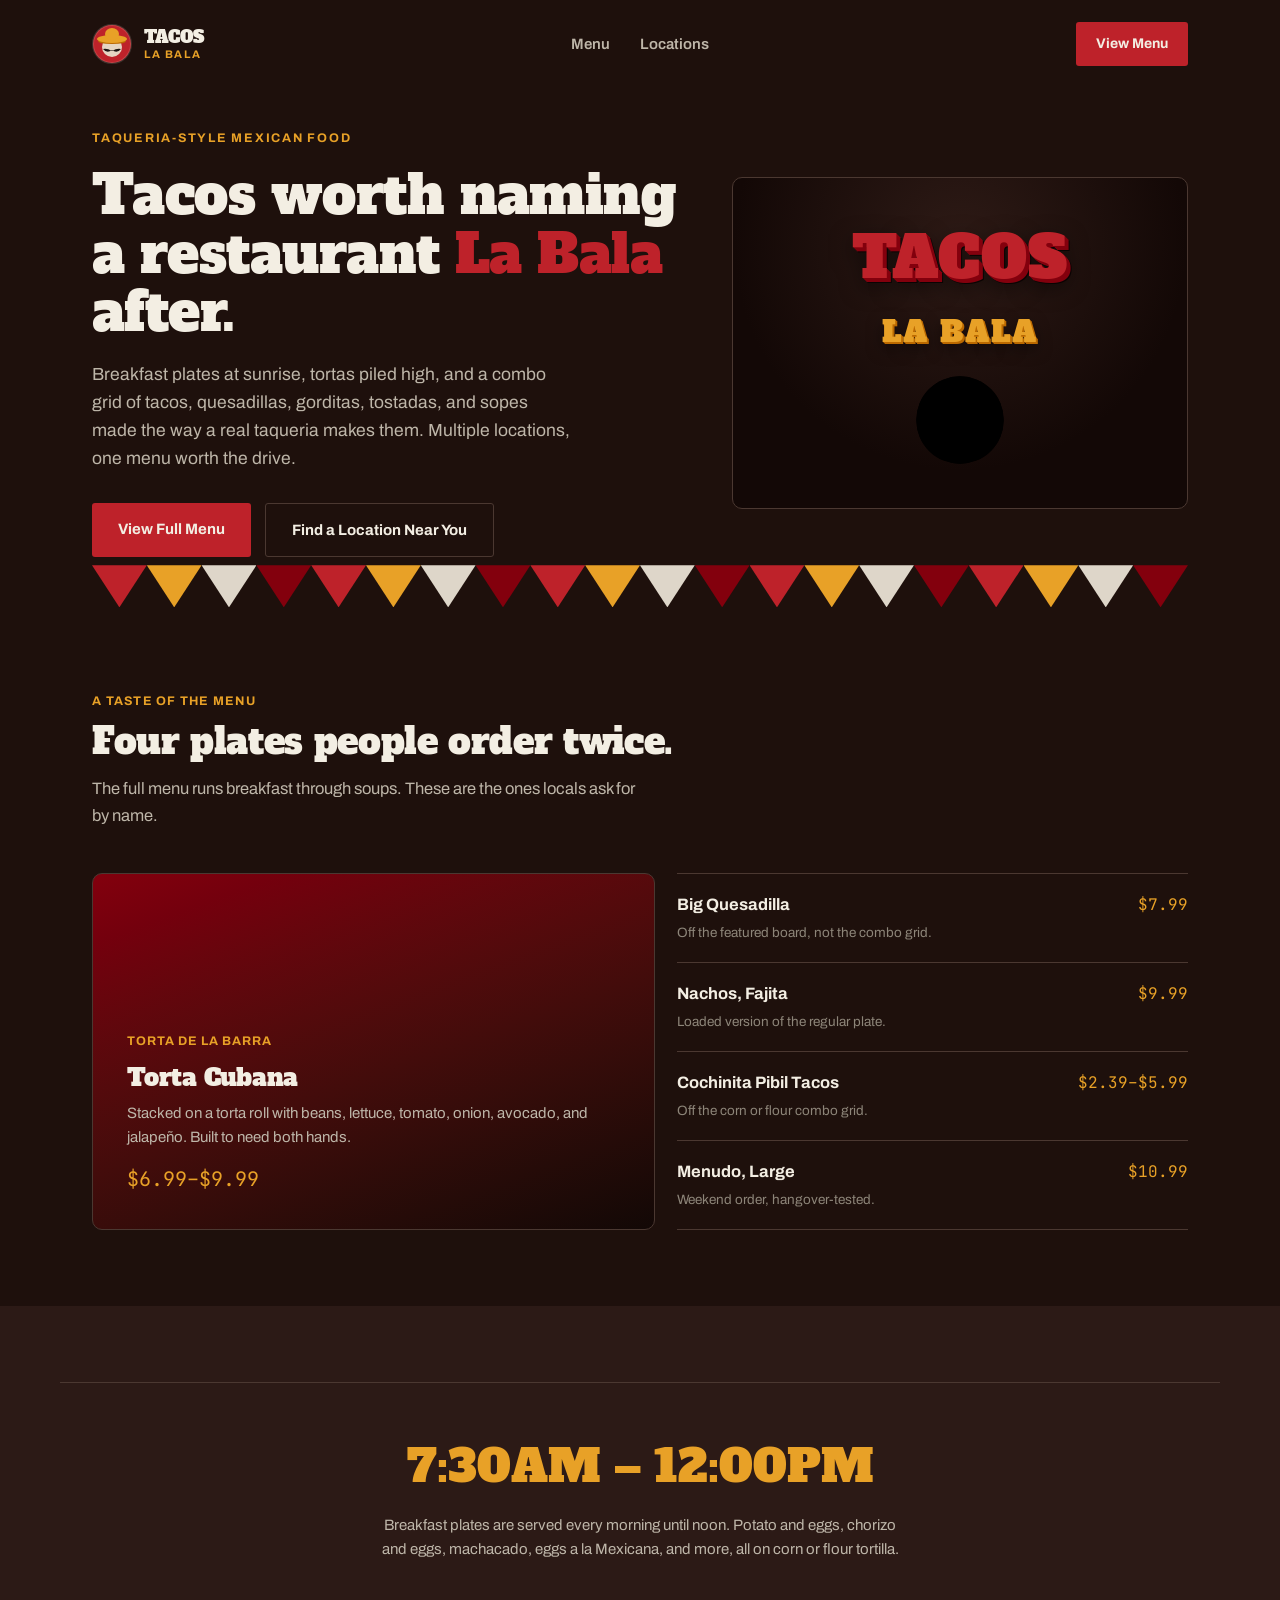
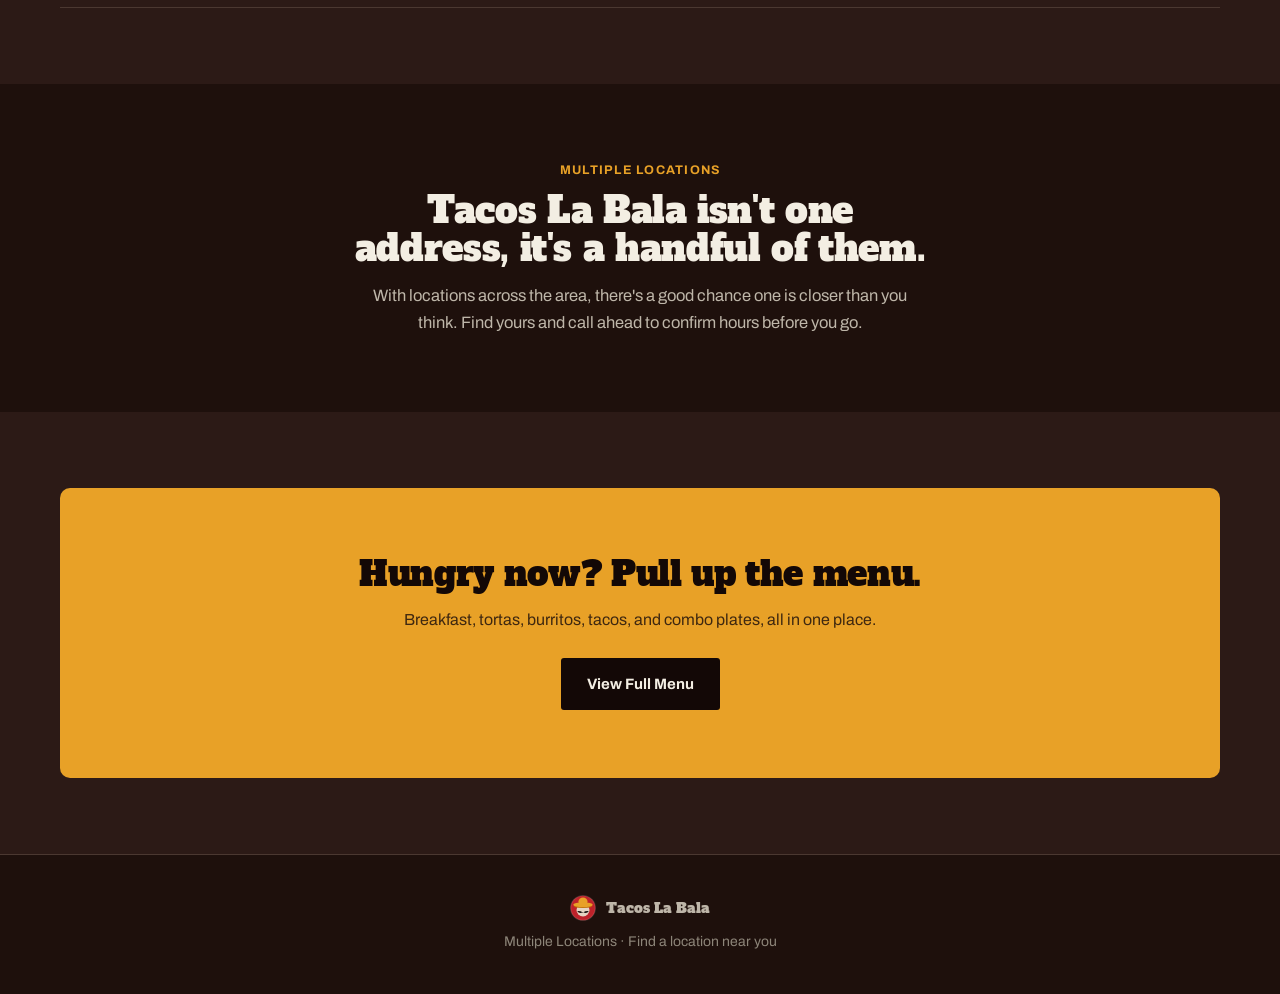
==== index.html @ 97f9b3b9 "Initial build: Tacos La Bala pilot site" ====
<!DOCTYPE html>
<html lang="en">
<head>
<meta charset="UTF-8">
<meta name="viewport" content="width=device-width, initial-scale=1.0">
<title>Tacos La Bala | Taqueria-Style Mexican Food, Multiple Locations</title>
<meta name="description" content="Tacos La Bala is a taqueria-style Mexican restaurant with multiple locations. Breakfast plates, tortas, burritos, tacos, and combo plates made fresh.">
<link rel="preconnect" href="https://fonts.googleapis.com">
<link href="https://fonts.googleapis.com/css2?family=Alfa+Slab+One&family=Archivo:wght@400;500;600;700&family=JetBrains+Mono:wght@500;600&display=swap" rel="stylesheet" media="print" onload="this.media='all'">
<link rel="stylesheet" href="styles.css">
</head>
<body>

<nav>
  <a href="index.html" class="nav-brand">
    <svg class="badge" viewBox="0 0 40 40" xmlns="http://www.w3.org/2000/svg" aria-hidden="true">
      <circle class="bg" cx="20" cy="20" r="19"/>
      <circle class="face" cx="20" cy="23" r="10"/>
      <path class="hat-shadow" d="M6 17 Q20 10 34 17 Q34 20 20 20 Q6 20 6 17 Z"/>
      <ellipse class="hat" cx="20" cy="15" rx="15" ry="4"/>
      <ellipse class="hat" cx="20" cy="10" rx="7" ry="6"/>
      <path class="stache" d="M11 25 Q15 30 20 26 Q25 30 29 25 Q25 24 20 27 Q15 24 11 25 Z"/>
      <circle class="ring" cx="20" cy="20" r="19"/>
    </svg>
    <span class="nav-brand-text">TACOS<span>LA BALA</span></span>
  </a>
  <div class="nav-links">
    <a href="menu.html">Menu</a>
    <a href="locations.html">Locations</a>
  </div>
  <a href="menu.html" class="nav-cta">View Menu</a>
</nav>

<section class="hero">
  <div class="hero-copy">
    <div class="hero-eyebrow">Taqueria-Style Mexican Food</div>
    <h1>Tacos worth naming a restaurant <span class="accent">La Bala</span> after.</h1>
    <p class="sub">Breakfast plates at sunrise, tortas piled high, and a combo grid of tacos, quesadillas, gorditas, tostadas, and sopes made the way a real taqueria makes them. Multiple locations, one menu worth the drive.</p>
    <div class="hero-ctas">
      <a href="menu.html" class="btn-primary">View Full Menu</a>
      <a href="locations.html" class="btn-secondary">Find a Location Near You</a>
    </div>
  </div>
  <div class="sign-panel">
    <div class="channel-tacos">TACOS</div>
    <div class="channel-labala">LA BALA</div>
    <svg class="sign-mascot" viewBox="0 0 40 40" xmlns="http://www.w3.org/2000/svg" aria-hidden="true">
      <circle class="bg" cx="20" cy="20" r="19"/>
      <circle class="face" cx="20" cy="23" r="10"/>
      <path class="hat-shadow" d="M6 17 Q20 10 34 17 Q34 20 20 20 Q6 20 6 17 Z"/>
      <ellipse class="hat" cx="20" cy="15" rx="15" ry="4"/>
      <ellipse class="hat" cx="20" cy="10" rx="7" ry="6"/>
      <path class="stache" d="M11 25 Q15 30 20 26 Q25 30 29 25 Q25 24 20 27 Q15 24 11 25 Z"/>
      <circle class="ring" cx="20" cy="20" r="19"/>
    </svg>
  </div>
</section>

<div class="container">
  <div class="picado" aria-hidden="true">
    <div class="flag"></div><div class="flag"></div><div class="flag"></div><div class="flag"></div>
    <div class="flag"></div><div class="flag"></div><div class="flag"></div><div class="flag"></div>
    <div class="flag"></div><div class="flag"></div><div class="flag"></div><div class="flag"></div>
    <div class="flag"></div><div class="flag"></div><div class="flag"></div><div class="flag"></div>
    <div class="flag"></div><div class="flag"></div><div class="flag"></div><div class="flag"></div>
  </div>
</div>

<section id="standouts">
  <div class="container section-head">
    <div class="section-label">A taste of the menu</div>
    <h2>Four plates people order twice.</h2>
    <p>The full menu runs breakfast through soups. These are the ones locals ask for by name.</p>
  </div>
  <div class="container plates-layout">
    <div class="plate-featured">
      <span class="tag">Torta de la Barra</span>
      <h3>Torta Cubana</h3>
      <p>Stacked on a torta roll with beans, lettuce, tomato, onion, avocado, and jalapeño. Built to need both hands.</p>
      <span class="price mono">$6.99–$9.99</span>
    </div>
    <div class="plates-list">
      <div class="plate-row">
        <div>
          <h4>Big Quesadilla</h4>
          <p>Off the featured board, not the combo grid.</p>
        </div>
        <span class="price mono">$7.99</span>
      </div>
      <div class="plate-row">
        <div>
          <h4>Nachos, Fajita</h4>
          <p>Loaded version of the regular plate.</p>
        </div>
        <span class="price mono">$9.99</span>
      </div>
      <div class="plate-row">
        <div>
          <h4>Cochinita Pibil Tacos</h4>
          <p>Off the corn or flour combo grid.</p>
        </div>
        <span class="price mono">$2.39–$5.99</span>
      </div>
      <div class="plate-row">
        <div>
          <h4>Menudo, Large</h4>
          <p>Weekend order, hangover-tested.</p>
        </div>
        <span class="price mono">$10.99</span>
      </div>
    </div>
  </div>
</section>

<section class="section-alt">
  <div class="container info-band">
    <div class="big-stat">7:30AM – 12:00PM</div>
    <p>Breakfast plates are served every morning until noon. Potato and eggs, chorizo and eggs, machacado, eggs a la Mexicana, and more, all on corn or flour tortilla.</p>
  </div>
</section>

<section>
  <div class="container section-head" style="text-align:center; max-width:640px; margin:0 auto;">
    <div class="section-label" style="text-align:center;">Multiple Locations</div>
    <h2>Tacos La Bala isn't one address, it's a handful of them.</h2>
    <p style="margin:0 auto;">With locations across the area, there's a good chance one is closer than you think. Find yours and call ahead to confirm hours before you go.</p>
  </div>
</section>

<section class="section-alt">
  <div class="container cta-band">
    <h2>Hungry now? Pull up the menu.</h2>
    <p>Breakfast, tortas, burritos, tacos, and combo plates, all in one place.</p>
    <a href="menu.html" class="btn-primary">View Full Menu</a>
  </div>
</section>

<footer>
  <div class="foot-brand">
    <svg class="badge" viewBox="0 0 40 40" xmlns="http://www.w3.org/2000/svg" aria-hidden="true">
      <circle class="bg" cx="20" cy="20" r="19"/>
      <circle class="face" cx="20" cy="23" r="10"/>
      <path class="hat-shadow" d="M6 17 Q20 10 34 17 Q34 20 20 20 Q6 20 6 17 Z"/>
      <ellipse class="hat" cx="20" cy="15" rx="15" ry="4"/>
      <ellipse class="hat" cx="20" cy="10" rx="7" ry="6"/>
      <path class="stache" d="M11 25 Q15 30 20 26 Q25 30 29 25 Q25 24 20 27 Q15 24 11 25 Z"/>
      <circle class="ring" cx="20" cy="20" r="19"/>
    </svg>
    <span>Tacos La Bala</span>
  </div>
  Multiple Locations · Find a location near you
</footer>

</body>
</html>
---- styles.css ----
/* Tacos La Bala — Design DNA
   Mood: bold red channel-letter taqueria signage at night, dark charcoal storefront,
   mustard sombrero warmth. Playful but built like real signage, not a taco-truck cliche.
   Color: warm charcoal canvas (hue 35, NOT the cool blue-charcoal used elsewhere in this
   batch), true channel-letter red + mustard/sombrero gold, cream ink.
   Type: Alfa Slab One (display, mimics extruded block channel letters) + Archivo (body,
   geometric grotesque) + JetBrains Mono (tabular price numerals only).
   Layout: asymmetric 70/30 hero (headline left, channel-sign panel bleeding off the right
   edge) on home; fixed category rail on the menu page (most content-heavy page in the batch).
   Motion: quick, snappy eases on hover, no bounce.
   Signature element: papel picado (cut-paper banner) divider strung between sections,
   built from clip-path + mask flags, reused across all three pages.
*/

:root {
  --canvas: oklch(19% 0.025 35);
  --canvas-alt: oklch(24% 0.03 35);
  --panel: oklch(27% 0.033 35);
  --ink: oklch(95% 0.015 85);
  --ink-soft: oklch(78% 0.02 80);
  --ink-faint: oklch(62% 0.02 75);
  --red: oklch(52% 0.19 25);
  --red-dark: oklch(38% 0.16 25);
  --red-shadow: oklch(15% 0.02 35);
  --mustard: oklch(76% 0.15 75);
  --mustard-dark: oklch(60% 0.15 65);
  --line: oklch(36% 0.03 40);
}

* { box-sizing: border-box; margin: 0; padding: 0; }

html { scroll-behavior: smooth; }

body {
  font-family: 'Archivo', sans-serif;
  background: var(--canvas);
  color: var(--ink);
  line-height: 1.6;
}

h1, h2, h3, .display {
  font-family: 'Alfa Slab One', serif;
  font-weight: 400;
  letter-spacing: -0.01em;
  color: var(--ink);
  line-height: 1.08;
}

a { color: inherit; text-decoration: none; }

.mono { font-family: 'JetBrains Mono', monospace; font-variant-numeric: tabular-nums; }

.container { max-width: 1160px; margin: 0 auto; padding: 0 32px; }

/* ---- Nav ---- */
nav {
  display: flex;
  justify-content: space-between;
  align-items: center;
  padding: 22px 32px;
  max-width: 1160px;
  margin: 0 auto;
  gap: 20px;
}

.nav-brand { display: flex; align-items: center; gap: 12px; }
.nav-brand .badge { width: 40px; height: 40px; flex-shrink: 0; }
.nav-brand-text { font-family: 'Alfa Slab One', serif; font-size: 17px; line-height: 1.15; color: var(--ink); }
.nav-brand-text span { display: block; color: var(--mustard); font-size: 11px; letter-spacing: 0.12em; font-family: 'Archivo', sans-serif; font-weight: 700; }

.nav-links { display: flex; gap: 30px; font-size: 15px; }
.nav-links a { color: var(--ink-soft); transition: color 0.2s ease-out; font-weight: 600; }
.nav-links a:hover { color: var(--mustard); }

.nav-cta {
  background: var(--red);
  color: var(--ink) !important;
  padding: 11px 20px;
  border-radius: 3px;
  font-size: 14px;
  font-weight: 700;
  transition: background 0.2s ease-out, transform 0.2s ease-out;
  white-space: nowrap;
}
.nav-cta:hover { background: var(--red-dark); transform: translateY(-1px); }

/* ---- Hero: asymmetric 70/30, channel sign bleeds off the right ---- */
.hero {
  max-width: 1160px;
  margin: 12px auto 0;
  padding: 28px 32px 0;
  display: grid;
  grid-template-columns: 1.35fr 1fr;
  gap: 24px;
  align-items: center;
}

.hero-eyebrow {
  text-transform: uppercase;
  letter-spacing: 0.14em;
  font-size: 12.5px;
  font-weight: 700;
  color: var(--mustard);
  margin-bottom: 18px;
}

.hero-copy h1 {
  font-size: clamp(34px, 5vw, 54px);
  margin-bottom: 20px;
}
.hero-copy h1 .accent { color: var(--red); }

.hero-copy .sub {
  font-size: 17.5px;
  color: var(--ink-soft);
  max-width: 480px;
  margin-bottom: 30px;
}

.hero-ctas { display: flex; gap: 14px; flex-wrap: wrap; }

.btn-primary {
  background: var(--red);
  color: var(--ink);
  padding: 14px 26px;
  border-radius: 3px;
  font-weight: 700;
  font-size: 15px;
  display: inline-block;
  transition: background 0.2s ease-out, transform 0.2s ease-out;
}
.btn-primary:hover { background: var(--red-dark); transform: translateY(-1px); }

.btn-secondary {
  border: 1.5px solid var(--line);
  padding: 14px 26px;
  border-radius: 3px;
  font-weight: 700;
  font-size: 15px;
  color: var(--ink);
  display: inline-block;
  transition: border-color 0.2s ease-out, color 0.2s ease-out;
}
.btn-secondary:hover { border-color: var(--mustard); color: var(--mustard); }

/* ---- Channel sign panel (right side of hero) ---- */
.sign-panel {
  background: var(--red-shadow);
  border: 1px solid var(--line);
  border-radius: 10px;
  padding: 34px 20px;
  text-align: center;
  position: relative;
  overflow: hidden;
}
.sign-panel::before {
  content: "";
  position: absolute;
  inset: 0;
  background: radial-gradient(circle at 50% 20%, oklch(30% 0.04 35 / 0.6), transparent 65%);
}
.channel-tacos {
  font-family: 'Alfa Slab One', serif;
  font-size: clamp(38px, 6.5vw, 58px);
  color: var(--red);
  letter-spacing: 0.02em;
  text-shadow:
    1px 1px 0 var(--red-dark),
    2px 2px 0 var(--red-dark),
    3px 3px 0 var(--red-dark),
    4px 4px 0 var(--red-dark),
    5px 5px 0 oklch(12% 0.015 35),
    0 8px 22px rgba(0,0,0,0.55);
  position: relative;
  z-index: 1;
}
.channel-labala {
  font-family: 'Alfa Slab One', serif;
  font-size: clamp(20px, 3.4vw, 30px);
  color: var(--mustard);
  letter-spacing: 0.06em;
  margin-top: 4px;
  text-shadow:
    1px 1px 0 var(--mustard-dark),
    2px 2px 0 var(--mustard-dark),
    0 6px 16px rgba(0,0,0,0.5);
  position: relative;
  z-index: 1;
}
.sign-mascot { width: 92px; height: 92px; margin: 18px auto 0; position: relative; z-index: 1; }

/* ---- Mascot badge (reused in nav/footer) ---- */
.badge circle.face { fill: oklch(88% 0.03 70); }
.badge .hat { fill: var(--mustard); }
.badge .hat-shadow { fill: var(--mustard-dark); }
.badge .stache { fill: oklch(20% 0.01 35); }
.badge .ring { fill: none; stroke: var(--ink); stroke-width: 2; opacity: 0.15; }
.badge .bg { fill: var(--red); }

/* ---- Signature element: papel picado banner ---- */
.picado {
  display: flex;
  width: 100%;
  overflow: hidden;
  height: 42px;
  margin: 8px 0;
}
.picado .flag {
  flex: 1 0 auto;
  width: 42px;
  height: 42px;
  clip-path: polygon(0 0, 100% 0, 50% 100%);
  -webkit-mask-image:
    radial-gradient(circle 3.5px at 50% 24%, transparent 3px, black 3.5px),
    radial-gradient(circle 2.5px at 32% 44%, transparent 2px, black 2.5px),
    radial-gradient(circle 2.5px at 68% 44%, transparent 2px, black 2.5px),
    radial-gradient(circle 2px at 50% 58%, transparent 1.5px, black 2px);
  mask-image:
    radial-gradient(circle 3.5px at 50% 24%, transparent 3px, black 3.5px),
    radial-gradient(circle 2.5px at 32% 44%, transparent 2px, black 2.5px),
    radial-gradient(circle 2.5px at 68% 44%, transparent 2px, black 2.5px),
    radial-gradient(circle 2px at 50% 58%, transparent 1.5px, black 2px);
}
.picado .flag:nth-child(4n+1) { background: var(--red); }
.picado .flag:nth-child(4n+2) { background: var(--mustard); }
.picado .flag:nth-child(4n+3) { background: oklch(88% 0.02 80); }
.picado .flag:nth-child(4n+4) { background: var(--red-dark); }

/* ---- Sections ---- */
section { padding: 76px 0; }
.section-alt { background: var(--canvas-alt); }
.section-panel { background: var(--panel); }

.section-label {
  text-transform: uppercase;
  letter-spacing: 0.1em;
  font-size: 12.5px;
  color: var(--mustard);
  font-weight: 700;
  margin-bottom: 12px;
}

.section-head h2 { font-size: clamp(26px, 3.4vw, 36px); margin-bottom: 14px; max-width: 640px; }
.section-head p { color: var(--ink-soft); font-size: 16.5px; max-width: 560px; }

/* ---- Standout plates: one featured + mixed list (asymmetric, not 3 equal cards) ---- */
.plates-layout {
  display: grid;
  grid-template-columns: 1.1fr 1fr;
  gap: 22px;
  margin-top: 44px;
}
.plate-featured {
  background: linear-gradient(160deg, var(--red-dark), var(--red-shadow));
  border-radius: 10px;
  padding: 34px;
  display: flex;
  flex-direction: column;
  justify-content: flex-end;
  min-height: 320px;
  border: 1px solid var(--line);
}
.plate-featured .tag { color: var(--mustard); font-size: 12.5px; font-weight: 700; letter-spacing: 0.08em; text-transform: uppercase; margin-bottom: 14px; display: block; }
.plate-featured h3 { font-size: 24px; margin-bottom: 10px; }
.plate-featured p { color: var(--ink-soft); font-size: 15px; }
.plate-featured .price { color: var(--mustard); font-size: 20px; margin-top: 14px; }

.plates-list { display: flex; flex-direction: column; gap: 0; }
.plate-row {
  display: flex;
  justify-content: space-between;
  align-items: baseline;
  gap: 16px;
  padding: 18px 0;
  border-top: 1px solid var(--line);
}
.plate-row:last-child { border-bottom: 1px solid var(--line); }
.plate-row h4 { font-family: 'Archivo', sans-serif; font-weight: 700; font-size: 16.5px; color: var(--ink); }
.plate-row p { font-size: 13.5px; color: var(--ink-faint); margin-top: 4px; }
.plate-row .price { color: var(--mustard); font-size: 16px; white-space: nowrap; }

/* ---- Info band (breakfast hours / locations) ---- */
.info-band {
  border-top: 1px solid var(--line);
  border-bottom: 1px solid var(--line);
  padding: 46px 0;
  text-align: center;
}
.info-band .big-stat {
  font-family: 'Alfa Slab One', serif;
  font-size: clamp(30px, 5vw, 46px);
  color: var(--mustard);
  margin-bottom: 10px;
}
.info-band p { color: var(--ink-soft); font-size: 15px; max-width: 520px; margin: 0 auto; }

/* ---- CTA band ---- */
.cta-band {
  background: var(--mustard);
  color: var(--red-shadow);
  text-align: center;
  padding: 68px 32px;
  border-radius: 10px;
}
.cta-band h2 { color: var(--red-shadow); font-size: clamp(24px, 3.4vw, 34px); margin-bottom: 14px; }
.cta-band p { color: oklch(30% 0.05 65); margin-bottom: 26px; font-size: 16px; }
.cta-band .btn-primary { background: var(--red-shadow); color: var(--ink); }
.cta-band .btn-primary:hover { background: oklch(10% 0.01 35); }

/* ---- Footer ---- */
footer {
  padding: 40px 32px;
  border-top: 1px solid var(--line);
  font-size: 14px;
  color: var(--ink-faint);
  text-align: center;
}
footer .foot-brand { display: flex; align-items: center; justify-content: center; gap: 10px; margin-bottom: 10px; }
footer .foot-brand .badge { width: 26px; height: 26px; }
footer .foot-brand span { font-family: 'Alfa Slab One', serif; font-size: 14px; color: var(--ink-soft); }

/* ---- Inner page header ---- */
.page-header {
  padding: 52px 32px 34px;
  max-width: 820px;
  margin: 0 auto;
}
.page-header h1 { font-size: clamp(30px, 4.2vw, 42px); margin-bottom: 14px; }
.page-header p { font-size: 17px; color: var(--ink-soft); }

/* ---- Menu page: fixed category rail + content ---- */
.menu-layout {
  display: grid;
  grid-template-columns: 220px 1fr;
  gap: 48px;
  max-width: 1160px;
  margin: 0 auto 60px;
  padding: 0 32px;
  align-items: start;
}
.menu-rail {
  position: sticky;
  top: 24px;
  display: flex;
  flex-direction: column;
  gap: 4px;
  border-left: 2px solid var(--line);
  padding-left: 18px;
}
.menu-rail a {
  padding: 9px 0;
  color: var(--ink-faint);
  font-size: 14.5px;
  font-weight: 600;
  transition: color 0.2s ease-out, border-color 0.2s ease-out;
  border-left: 2px solid transparent;
  margin-left: -20px;
  padding-left: 18px;
}
.menu-rail a:hover { color: var(--mustard); border-color: var(--mustard); }

.menu-section { margin-bottom: 56px; scroll-margin-top: 24px; }
.menu-section-head { margin-bottom: 22px; }
.menu-section-head h2 { font-size: clamp(24px, 3vw, 30px); }
.menu-section-head .note { color: var(--ink-faint); font-size: 14px; margin-top: 8px; max-width: 620px; }

.menu-grid { display: grid; grid-template-columns: 1fr 1fr; gap: 4px 40px; }
.menu-item {
  display: flex;
  justify-content: space-between;
  align-items: baseline;
  gap: 14px;
  padding: 12px 0;
  border-bottom: 1px solid var(--line);
}
.menu-item .name { font-size: 15px; color: var(--ink); }
.menu-item .name small { display: block; color: var(--ink-faint); font-size: 12.5px; margin-top: 2px; }
.menu-item .price { color: var(--mustard); font-size: 14.5px; white-space: nowrap; }

.combo-table { width: 100%; border-collapse: collapse; margin-top: 8px; }
.combo-table th {
  text-align: left;
  font-size: 12.5px;
  text-transform: uppercase;
  letter-spacing: 0.06em;
  color: var(--mustard);
  padding: 10px 12px;
  border-bottom: 1px solid var(--line);
}
.combo-table td {
  padding: 12px;
  font-size: 14.5px;
  border-bottom: 1px solid var(--line);
  color: var(--ink-soft);
}
.combo-table td:first-child { color: var(--ink); font-weight: 600; }
.combo-table td.price { color: var(--mustard); }

.featured-note {
  background: var(--panel);
  border-radius: 8px;
  padding: 20px 24px;
  font-size: 14.5px;
  color: var(--ink-soft);
  margin-bottom: 24px;
}

/* ---- Locations page ---- */
.locations-grid {
  display: grid;
  grid-template-columns: 1fr 1fr;
  gap: 24px;
  max-width: 1160px;
  margin: 0 auto 60px;
  padding: 0 32px;
}
.location-card {
  border: 1px solid var(--line);
  border-radius: 8px;
  padding: 30px;
  background: var(--panel);
}
.location-card h3 { font-size: 19px; margin-bottom: 10px; }
.location-card p { color: var(--ink-soft); font-size: 15px; }

@media (max-width: 860px) {
  .hero { grid-template-columns: 1fr; }
  .sign-panel { order: -1; }
  .plates-layout, .locations-grid { grid-template-columns: 1fr; }
  .menu-layout { grid-template-columns: 1fr; }
  .menu-rail {
    position: static;
    flex-direction: row;
    flex-wrap: wrap;
    border-left: none;
    border-bottom: 2px solid var(--line);
    padding-left: 0;
    padding-bottom: 16px;
    margin-bottom: 8px;
  }
  .menu-rail a { margin-left: 0; padding-left: 0; padding-right: 14px; border-left: none; }
  .menu-grid { grid-template-columns: 1fr; }
  .nav-links { display: none; }
}
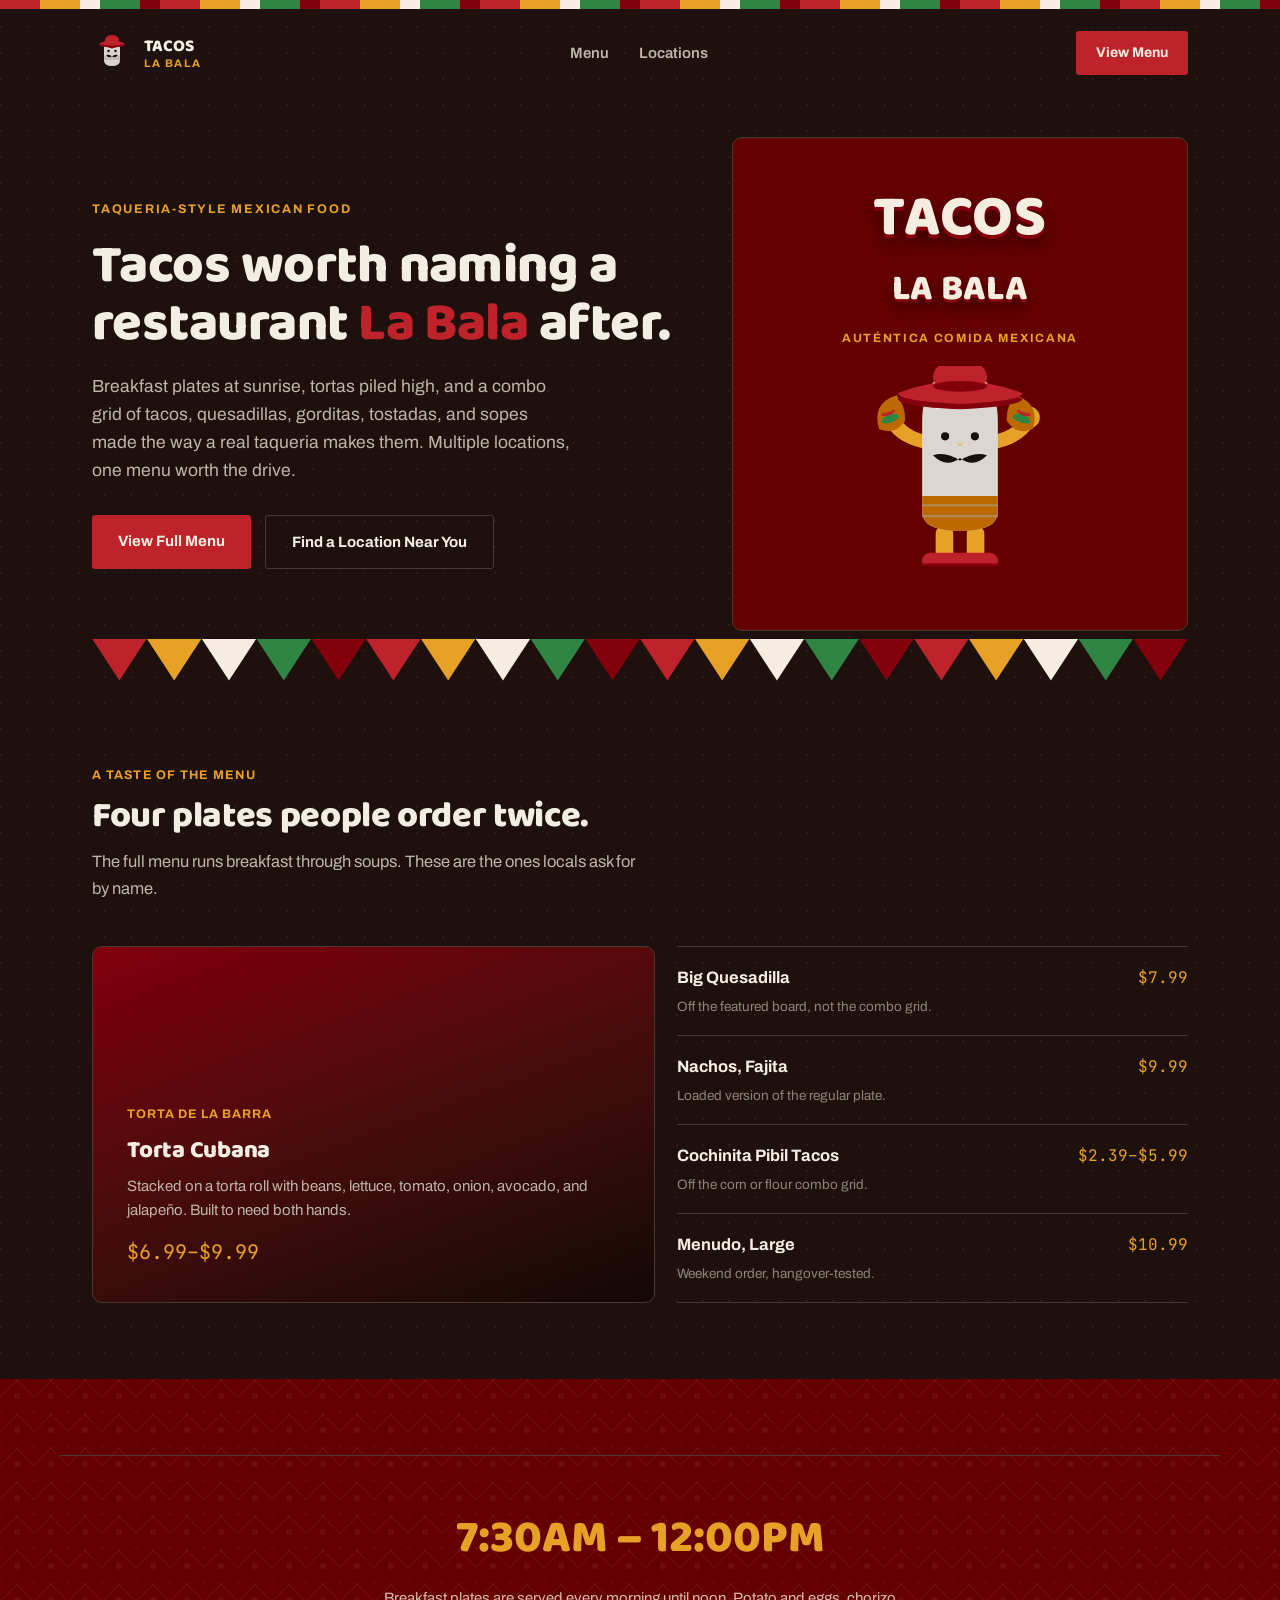
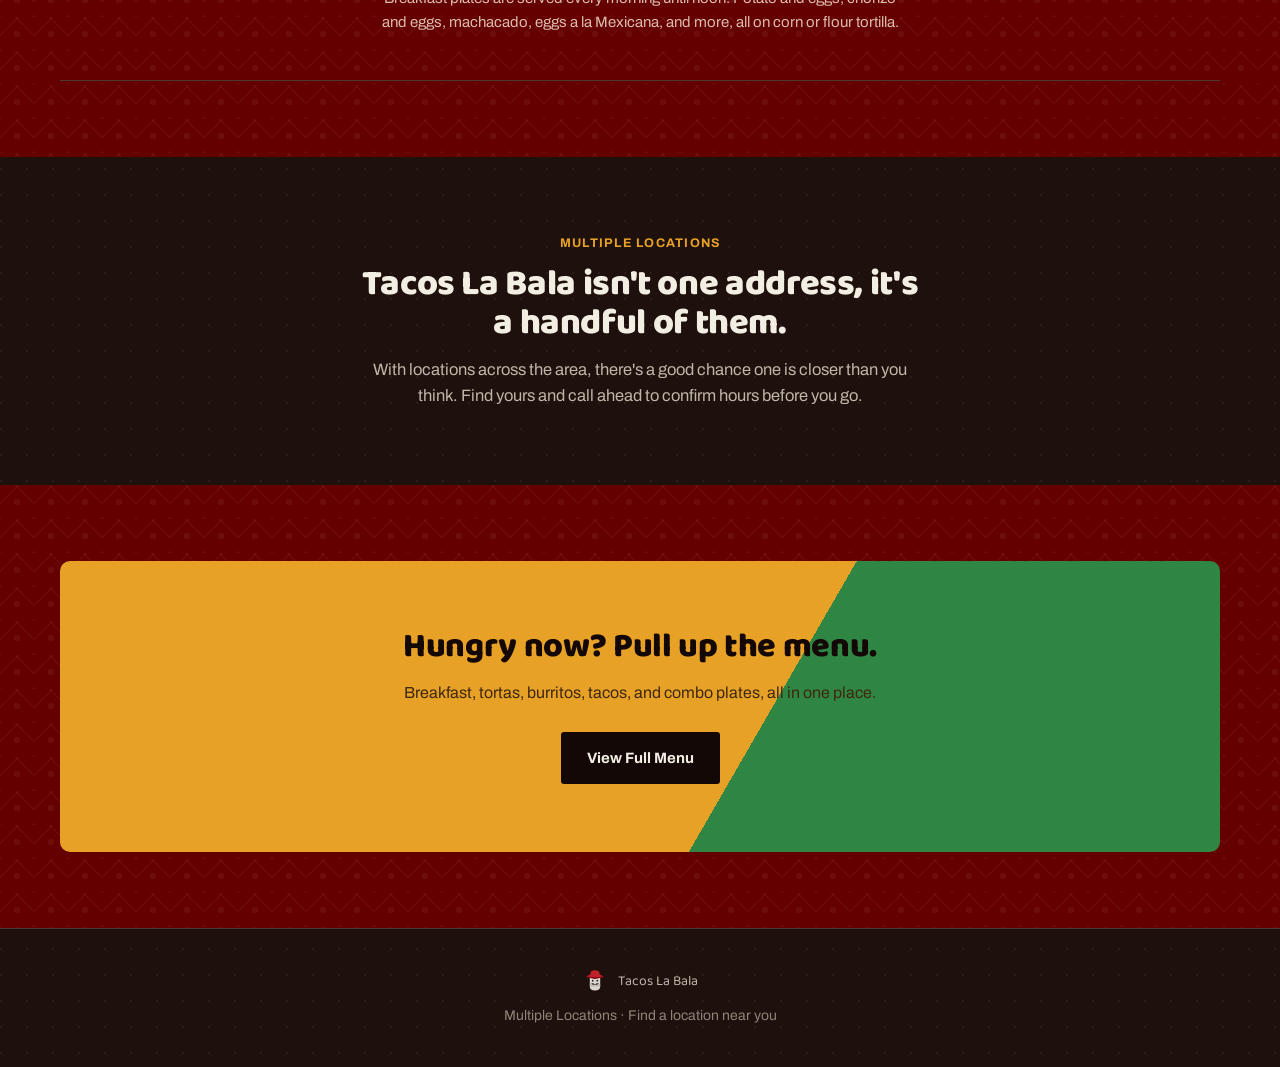
==== commit 812c6439: "Redesign: bullet mascot, talavera pattern, Baloo 2 type" ====
--- a/index.html
+++ b/index.html
@@ -6,21 +6,24 @@
 <title>Tacos La Bala | Taqueria-Style Mexican Food, Multiple Locations</title>
 <meta name="description" content="Tacos La Bala is a taqueria-style Mexican restaurant with multiple locations. Breakfast plates, tortas, burritos, tacos, and combo plates made fresh.">
 <link rel="preconnect" href="https://fonts.googleapis.com">
-<link href="https://fonts.googleapis.com/css2?family=Alfa+Slab+One&family=Archivo:wght@400;500;600;700&family=JetBrains+Mono:wght@500;600&display=swap" rel="stylesheet" media="print" onload="this.media='all'">
+<link href="https://fonts.googleapis.com/css2?family=Baloo+2:wght@700;800&family=Archivo:wght@400;500;600;700&family=JetBrains+Mono:wght@500;600&display=swap" rel="stylesheet" media="print" onload="this.media='all'">
 <link rel="stylesheet" href="styles.css">
 </head>
 <body>
 
+<div class="serape" aria-hidden="true"></div>
+
 <nav>
   <a href="index.html" class="nav-brand">
     <svg class="badge" viewBox="0 0 40 40" xmlns="http://www.w3.org/2000/svg" aria-hidden="true">
-      <circle class="bg" cx="20" cy="20" r="19"/>
-      <circle class="face" cx="20" cy="23" r="10"/>
-      <path class="hat-shadow" d="M6 17 Q20 10 34 17 Q34 20 20 20 Q6 20 6 17 Z"/>
-      <ellipse class="hat" cx="20" cy="15" rx="15" ry="4"/>
-      <ellipse class="hat" cx="20" cy="10" rx="7" ry="6"/>
-      <path class="stache" d="M11 25 Q15 30 20 26 Q25 30 29 25 Q25 24 20 27 Q15 24 11 25 Z"/>
-      <circle class="ring" cx="20" cy="20" r="19"/>
+      <path class="bullet-body" d="M12 16 Q12 6 20 6 Q28 6 28 16 L28 27 Q28 33 20 33 Q12 33 12 27 Z"/>
+      <rect class="bullet-shadow" x="12" y="23" width="16" height="4" opacity="0.5"/>
+      <ellipse class="hat" cx="20" cy="7" rx="7" ry="5"/>
+      <path class="hat" d="M7 11 Q20 3 33 11 Q33 14 20 14 Q7 14 7 11 Z"/>
+      <path class="hat-shadow" d="M7 11 Q20 14 33 11 Q33 12.5 20 15.5 Q7 12.5 7 11 Z"/>
+      <circle class="eyes" cx="16.5" cy="18" r="1.3"/>
+      <circle class="eyes" cx="23.5" cy="18" r="1.3"/>
+      <path class="stache" d="M14 22 Q17 26 20 23 Q23 26 26 22 Q23 21.3 20 23.3 Q17 21.3 14 22 Z"/>
     </svg>
     <span class="nav-brand-text">TACOS<span>LA BALA</span></span>
   </a>
@@ -41,17 +44,50 @@
       <a href="locations.html" class="btn-secondary">Find a Location Near You</a>
     </div>
   </div>
-  <div class="sign-panel">
+  <div class="sign-panel talavera">
     <div class="channel-tacos">TACOS</div>
     <div class="channel-labala">LA BALA</div>
-    <svg class="sign-mascot" viewBox="0 0 40 40" xmlns="http://www.w3.org/2000/svg" aria-hidden="true">
-      <circle class="bg" cx="20" cy="20" r="19"/>
-      <circle class="face" cx="20" cy="23" r="10"/>
-      <path class="hat-shadow" d="M6 17 Q20 10 34 17 Q34 20 20 20 Q6 20 6 17 Z"/>
-      <ellipse class="hat" cx="20" cy="15" rx="15" ry="4"/>
-      <ellipse class="hat" cx="20" cy="10" rx="7" ry="6"/>
-      <path class="stache" d="M11 25 Q15 30 20 26 Q25 30 29 25 Q25 24 20 27 Q15 24 11 25 Z"/>
-      <circle class="ring" cx="20" cy="20" r="19"/>
+    <div class="channel-tagline">Auténtica Comida Mexicana</div>
+    <svg class="hero-mascot" viewBox="0 0 120 170" xmlns="http://www.w3.org/2000/svg" aria-hidden="true">
+      <!-- left arm + taco -->
+      <path class="arm" d="M38 62 Q14 58 6 44 Q3 39 8 36 Q13 34 16 39 Q22 50 42 52 Z"/>
+      <circle class="hand" cx="9" cy="38" r="8"/>
+      <g transform="translate(-4,18) rotate(-18 12 20)">
+        <path class="taco-shell" d="M2 26 Q2 6 22 6 Q26 16 22 26 Q12 34 2 26 Z"/>
+        <path class="taco-fill" d="M5 22 Q12 26 19 22 Q19 18 12 18 Q6 18 5 22 Z"/>
+        <path class="taco-fill2" d="M7 16 Q12 19 17 16" stroke-width="2" stroke="var(--red)" fill="none"/>
+      </g>
+      <!-- right arm + taco -->
+      <path class="arm" d="M82 62 Q106 58 114 44 Q117 39 112 36 Q107 34 104 39 Q98 50 78 52 Z"/>
+      <circle class="hand" cx="111" cy="38" r="8"/>
+      <g transform="translate(94,18) rotate(18 12 20) scale(-1,1) translate(-24,0)">
+        <path class="taco-shell" d="M2 26 Q2 6 22 6 Q26 16 22 26 Q12 34 2 26 Z"/>
+        <path class="taco-fill" d="M5 22 Q12 26 19 22 Q19 18 12 18 Q6 18 5 22 Z"/>
+        <path class="taco-fill2" d="M7 16 Q12 19 17 16" stroke-width="2" stroke="var(--red)" fill="none"/>
+      </g>
+      <!-- legs + boots -->
+      <rect class="leg" x="42" y="118" width="13" height="26" rx="6"/>
+      <rect class="leg" x="65" y="118" width="13" height="26" rx="6"/>
+      <path class="boot-shadow" d="M38 140 h21 a6 6 0 0 1 6 6 v2 h-33 v-2 a6 6 0 0 1 6 -6 z"/>
+      <path class="boot" d="M38 138 h21 a6 6 0 0 1 6 6 v2 h-33 v-2 a6 6 0 0 1 6 -6 z"/>
+      <path class="boot-shadow" d="M61 140 h21 a6 6 0 0 1 6 6 v2 h-33 v-2 a6 6 0 0 1 6 -6 z"/>
+      <path class="boot" d="M61 138 h21 a6 6 0 0 1 6 6 v2 h-33 v-2 a6 6 0 0 1 6 -6 z"/>
+      <!-- bullet body -->
+      <path class="bullet-body" d="M32 42 Q32 4 60 4 Q88 4 88 42 L88 108 Q88 122 60 122 Q32 122 32 108 Z"/>
+      <path class="bullet-shine" d="M40 30 Q42 12 58 8 Q46 16 44 34 Z"/>
+      <path class="bullet-case" d="M32 96 L88 96 L88 108 Q88 122 60 122 Q32 122 32 108 Z"/>
+      <line class="case-line" x1="32" y1="103" x2="88" y2="103"/>
+      <line class="case-line" x1="32" y1="111" x2="88" y2="111"/>
+      <!-- face -->
+      <circle class="eyes" cx="49" cy="52" r="3"/>
+      <circle class="eyes" cx="71" cy="52" r="3"/>
+      <path class="nose" d="M58 56 Q60 62 62 56 Q60 60 58 56 Z"/>
+      <path class="stache" d="M40 66 Q50 76 60 68 Q70 76 80 66 Q70 63 60 70 Q50 63 40 66 Z"/>
+      <!-- hat -->
+      <path class="hat-shadow" d="M14 24 Q60 6 106 24 Q106 30 60 32 Q14 30 14 24 Z"/>
+      <path class="hat" d="M14 20 Q60 2 106 20 Q106 26 60 28 Q14 26 14 20 Z"/>
+      <ellipse class="hat" cx="60" cy="8" rx="20" ry="13"/>
+      <ellipse class="hat-band" cx="60" cy="15" rx="20" ry="4"/>
     </svg>
   </div>
 </section>
@@ -138,13 +174,14 @@
 <footer>
   <div class="foot-brand">
     <svg class="badge" viewBox="0 0 40 40" xmlns="http://www.w3.org/2000/svg" aria-hidden="true">
-      <circle class="bg" cx="20" cy="20" r="19"/>
-      <circle class="face" cx="20" cy="23" r="10"/>
-      <path class="hat-shadow" d="M6 17 Q20 10 34 17 Q34 20 20 20 Q6 20 6 17 Z"/>
-      <ellipse class="hat" cx="20" cy="15" rx="15" ry="4"/>
-      <ellipse class="hat" cx="20" cy="10" rx="7" ry="6"/>
-      <path class="stache" d="M11 25 Q15 30 20 26 Q25 30 29 25 Q25 24 20 27 Q15 24 11 25 Z"/>
-      <circle class="ring" cx="20" cy="20" r="19"/>
+      <path class="bullet-body" d="M12 16 Q12 6 20 6 Q28 6 28 16 L28 27 Q28 33 20 33 Q12 33 12 27 Z"/>
+      <rect class="bullet-shadow" x="12" y="23" width="16" height="4" opacity="0.5"/>
+      <ellipse class="hat" cx="20" cy="7" rx="7" ry="5"/>
+      <path class="hat" d="M7 11 Q20 3 33 11 Q33 14 20 14 Q7 14 7 11 Z"/>
+      <path class="hat-shadow" d="M7 11 Q20 14 33 11 Q33 12.5 20 15.5 Q7 12.5 7 11 Z"/>
+      <circle class="eyes" cx="16.5" cy="18" r="1.3"/>
+      <circle class="eyes" cx="23.5" cy="18" r="1.3"/>
+      <path class="stache" d="M14 22 Q17 26 20 23 Q23 26 26 22 Q23 21.3 20 23.3 Q17 21.3 14 22 Z"/>
     </svg>
     <span>Tacos La Bala</span>
   </div>
--- a/styles.css
+++ b/styles.css
@@ -1,15 +1,13 @@
-/* Tacos La Bala — Design DNA
-   Mood: bold red channel-letter taqueria signage at night, dark charcoal storefront,
-   mustard sombrero warmth. Playful but built like real signage, not a taco-truck cliche.
-   Color: warm charcoal canvas (hue 35, NOT the cool blue-charcoal used elsewhere in this
-   batch), true channel-letter red + mustard/sombrero gold, cream ink.
-   Type: Alfa Slab One (display, mimics extruded block channel letters) + Archivo (body,
-   geometric grotesque) + JetBrains Mono (tabular price numerals only).
-   Layout: asymmetric 70/30 hero (headline left, channel-sign panel bleeding off the right
-   edge) on home; fixed category rail on the menu page (most content-heavy page in the batch).
-   Motion: quick, snappy eases on hover, no bounce.
-   Signature element: papel picado (cut-paper banner) divider strung between sections,
-   built from clip-path + mask flags, reused across all three pages.
+/* Tacos La Bala — Design DNA (v2, corrected to real brand)
+   Mood: authentic taqueria — deep red talavera-tile storefront wall, bold white rounded
+   logotype, a bullet-shaped mascot in a red hat and boots (the name IS "the bullet").
+   Color: true taqueria red as the dominant canvas (not a dark charcoal backdrop), mustard
+   gold + cactus green as festive accents, warm charcoal reserved for contrast panels only.
+   Type: Baloo 2 (display, chunky rounded weight — matches the real hand-painted sign
+   lettering) + Archivo (body) + JetBrains Mono (tabular price numerals only).
+   Pattern: talavera diamond-lattice texture on red sections, echoing the real storefront wall.
+   Signature element: bullet mascot (hat + mustache + boots on a bullet-shaped body, arms out
+   holding tacos) + papel picado banner dividers.
 */
 
 :root {
@@ -21,9 +19,15 @@
   --ink-faint: oklch(62% 0.02 75);
   --red: oklch(52% 0.19 25);
   --red-dark: oklch(38% 0.16 25);
+  --red-deep: oklch(30% 0.15 25);
   --red-shadow: oklch(15% 0.02 35);
   --mustard: oklch(76% 0.15 75);
   --mustard-dark: oklch(60% 0.15 65);
+  --green: oklch(55% 0.13 148);
+  --green-dark: oklch(40% 0.1 148);
+  --cream: oklch(95% 0.02 85);
+  --silver: oklch(88% 0.01 80);
+  --silver-shadow: oklch(72% 0.015 80);
   --line: oklch(36% 0.03 40);
 }
 
@@ -33,14 +37,40 @@
 
 body {
   font-family: 'Archivo', sans-serif;
-  background: var(--canvas);
+  background:
+    radial-gradient(circle at 1px 1px, oklch(30% 0.03 35 / 0.5) 1.4px, transparent 1.4px) 0 0/26px 26px,
+    var(--canvas);
   color: var(--ink);
   line-height: 1.6;
 }
 
+/* ---- Talavera diamond-lattice texture, for red sections ---- */
+.talavera {
+  background-color: var(--red-deep);
+  background-image:
+    repeating-linear-gradient(45deg, oklch(100% 0 0 / 0.05) 0 1.5px, transparent 1.5px 34px),
+    repeating-linear-gradient(-45deg, oklch(100% 0 0 / 0.05) 0 1.5px, transparent 1.5px 34px),
+    radial-gradient(circle at 50% 50%, oklch(100% 0 0 / 0.06) 3px, transparent 3.5px);
+  background-size: 34px 34px, 34px 34px, 34px 34px;
+}
+
+/* ---- Serape stripe band: reused top-of-nav and above footer ---- */
+.serape {
+  height: 9px;
+  width: 100%;
+  background: repeating-linear-gradient(
+    90deg,
+    var(--red) 0 40px,
+    var(--mustard) 40px 80px,
+    var(--cream) 80px 100px,
+    var(--green) 100px 140px,
+    var(--red-dark) 140px 160px
+  );
+}
+
 h1, h2, h3, .display {
-  font-family: 'Alfa Slab One', serif;
-  font-weight: 400;
+  font-family: 'Baloo 2', sans-serif;
+  font-weight: 800;
   letter-spacing: -0.01em;
   color: var(--ink);
   line-height: 1.08;
@@ -65,7 +95,7 @@
 
 .nav-brand { display: flex; align-items: center; gap: 12px; }
 .nav-brand .badge { width: 40px; height: 40px; flex-shrink: 0; }
-.nav-brand-text { font-family: 'Alfa Slab One', serif; font-size: 17px; line-height: 1.15; color: var(--ink); }
+.nav-brand-text { font-family: 'Baloo 2', sans-serif; font-weight: 800; font-size: 17px; line-height: 1.15; color: var(--ink); }
 .nav-brand-text span { display: block; color: var(--mustard); font-size: 11px; letter-spacing: 0.12em; font-family: 'Archivo', sans-serif; font-weight: 700; }
 
 .nav-links { display: flex; gap: 30px; font-size: 15px; }
@@ -145,57 +175,78 @@
 
 /* ---- Channel sign panel (right side of hero) ---- */
 .sign-panel {
-  background: var(--red-shadow);
+  background: var(--red-deep);
   border: 1px solid var(--line);
   border-radius: 10px;
-  padding: 34px 20px;
+  padding: 34px 20px 26px;
   text-align: center;
   position: relative;
   overflow: hidden;
 }
-.sign-panel::before {
-  content: "";
-  position: absolute;
-  inset: 0;
-  background: radial-gradient(circle at 50% 20%, oklch(30% 0.04 35 / 0.6), transparent 65%);
-}
 .channel-tacos {
-  font-family: 'Alfa Slab One', serif;
+  font-family: 'Baloo 2', sans-serif;
+  font-weight: 800;
   font-size: clamp(38px, 6.5vw, 58px);
-  color: var(--red);
-  letter-spacing: 0.02em;
-  text-shadow:
-    1px 1px 0 var(--red-dark),
-    2px 2px 0 var(--red-dark),
-    3px 3px 0 var(--red-dark),
-    4px 4px 0 var(--red-dark),
-    5px 5px 0 oklch(12% 0.015 35),
-    0 8px 22px rgba(0,0,0,0.55);
+  color: var(--cream);
+  letter-spacing: 0.01em;
+  text-shadow: 0 4px 0 var(--red-dark), 0 10px 18px rgba(0,0,0,0.5);
   position: relative;
   z-index: 1;
 }
 .channel-labala {
-  font-family: 'Alfa Slab One', serif;
-  font-size: clamp(20px, 3.4vw, 30px);
-  color: var(--mustard);
-  letter-spacing: 0.06em;
-  margin-top: 4px;
-  text-shadow:
-    1px 1px 0 var(--mustard-dark),
-    2px 2px 0 var(--mustard-dark),
-    0 6px 16px rgba(0,0,0,0.5);
+  font-family: 'Baloo 2', sans-serif;
+  font-weight: 800;
+  font-size: clamp(24px, 4vw, 36px);
+  color: var(--cream);
+  letter-spacing: 0.01em;
+  margin-top: -4px;
+  text-shadow: 0 3px 0 var(--red-dark), 0 8px 16px rgba(0,0,0,0.5);
   position: relative;
   z-index: 1;
 }
+.channel-tagline {
+  font-family: 'Archivo', sans-serif;
+  font-weight: 700;
+  letter-spacing: 0.14em;
+  text-transform: uppercase;
+  font-size: 12px;
+  color: var(--mustard);
+  margin-top: 10px;
+  position: relative;
+  z-index: 1;
+}
 .sign-mascot { width: 92px; height: 92px; margin: 18px auto 0; position: relative; z-index: 1; }
 
-/* ---- Mascot badge (reused in nav/footer) ---- */
-.badge circle.face { fill: oklch(88% 0.03 70); }
-.badge .hat { fill: var(--mustard); }
-.badge .hat-shadow { fill: var(--mustard-dark); }
+.hero-mascot { width: 190px; height: 230px; margin: 18px auto 0; position: relative; z-index: 1; }
+
+/* ---- Mascot badge (reused in nav/footer): mini bullet head ---- */
+.badge .bg { fill: none; }
+.badge .bullet-body { fill: var(--silver); }
+.badge .bullet-shadow { fill: var(--silver-shadow); }
+.badge .hat { fill: var(--red); }
+.badge .hat-shadow { fill: var(--red-dark); }
 .badge .stache { fill: oklch(20% 0.01 35); }
-.badge .ring { fill: none; stroke: var(--ink); stroke-width: 2; opacity: 0.15; }
-.badge .bg { fill: var(--red); }
+.badge .eyes { fill: oklch(20% 0.01 35); }
+
+/* ---- Hero mascot: the bullet character — hat, mustache, boots, arms out with tacos ---- */
+.hero-mascot .bullet-body { fill: var(--silver); }
+.hero-mascot .bullet-shine { fill: var(--cream); opacity: 0.5; }
+.hero-mascot .bullet-case { fill: var(--mustard-dark); }
+.hero-mascot .case-line { stroke: var(--silver-shadow); stroke-width: 1.5; opacity: 0.6; }
+.hero-mascot .hat { fill: var(--red); }
+.hero-mascot .hat-shadow { fill: var(--red-dark); }
+.hero-mascot .hat-band { fill: var(--red-dark); }
+.hero-mascot .stache { fill: oklch(18% 0.01 35); }
+.hero-mascot .eyes { fill: oklch(18% 0.01 35); }
+.hero-mascot .nose { fill: var(--mustard); }
+.hero-mascot .arm { fill: var(--mustard); }
+.hero-mascot .hand { fill: var(--mustard); }
+.hero-mascot .leg { fill: var(--mustard); }
+.hero-mascot .boot { fill: var(--red); }
+.hero-mascot .boot-shadow { fill: var(--red-dark); }
+.hero-mascot .taco-shell { fill: var(--mustard-dark); }
+.hero-mascot .taco-fill { fill: var(--green); }
+.hero-mascot .taco-fill2 { fill: var(--red); }
 
 /* ---- Signature element: papel picado banner ---- */
 .picado {
@@ -221,14 +272,17 @@
     radial-gradient(circle 2.5px at 68% 44%, transparent 2px, black 2.5px),
     radial-gradient(circle 2px at 50% 58%, transparent 1.5px, black 2px);
 }
-.picado .flag:nth-child(4n+1) { background: var(--red); }
-.picado .flag:nth-child(4n+2) { background: var(--mustard); }
-.picado .flag:nth-child(4n+3) { background: oklch(88% 0.02 80); }
-.picado .flag:nth-child(4n+4) { background: var(--red-dark); }
+.picado .flag:nth-child(5n+1) { background: var(--red); }
+.picado .flag:nth-child(5n+2) { background: var(--mustard); }
+.picado .flag:nth-child(5n+3) { background: var(--cream); }
+.picado .flag:nth-child(5n+4) { background: var(--green); }
+.picado .flag:nth-child(5n+5) { background: var(--red-dark); }
 
 /* ---- Sections ---- */
 section { padding: 76px 0; }
-.section-alt { background: var(--canvas-alt); }
+.section-alt { background-color: var(--red-deep); background-image: repeating-linear-gradient(45deg, oklch(100% 0 0 / 0.045) 0 1.5px, transparent 1.5px 34px), repeating-linear-gradient(-45deg, oklch(100% 0 0 / 0.045) 0 1.5px, transparent 1.5px 34px), radial-gradient(circle at 50% 50%, oklch(100% 0 0 / 0.05) 3px, transparent 3.5px); background-size: 34px 34px, 34px 34px, 34px 34px; }
+.section-alt .section-label { color: var(--cream); }
+.section-alt .section-head p, .section-alt .info-band p { color: oklch(90% 0.03 60 / 0.85); }
 .section-panel { background: var(--panel); }
 
 .section-label {
@@ -287,7 +341,7 @@
   text-align: center;
 }
 .info-band .big-stat {
-  font-family: 'Alfa Slab One', serif;
+  font-family: 'Baloo 2', sans-serif; font-weight: 800;
   font-size: clamp(30px, 5vw, 46px);
   color: var(--mustard);
   margin-bottom: 10px;
@@ -296,7 +350,7 @@
 
 /* ---- CTA band ---- */
 .cta-band {
-  background: var(--mustard);
+  background: linear-gradient(120deg, var(--mustard) 0%, var(--mustard) 60%, var(--green) 60%, var(--green) 100%);
   color: var(--red-shadow);
   text-align: center;
   padding: 68px 32px;
@@ -317,7 +371,7 @@
 }
 footer .foot-brand { display: flex; align-items: center; justify-content: center; gap: 10px; margin-bottom: 10px; }
 footer .foot-brand .badge { width: 26px; height: 26px; }
-footer .foot-brand span { font-family: 'Alfa Slab One', serif; font-size: 14px; color: var(--ink-soft); }
+footer .foot-brand span { font-family: 'Baloo 2', sans-serif; font-size: 14px; color: var(--ink-soft); }
 
 /* ---- Inner page header ---- */
 .page-header {
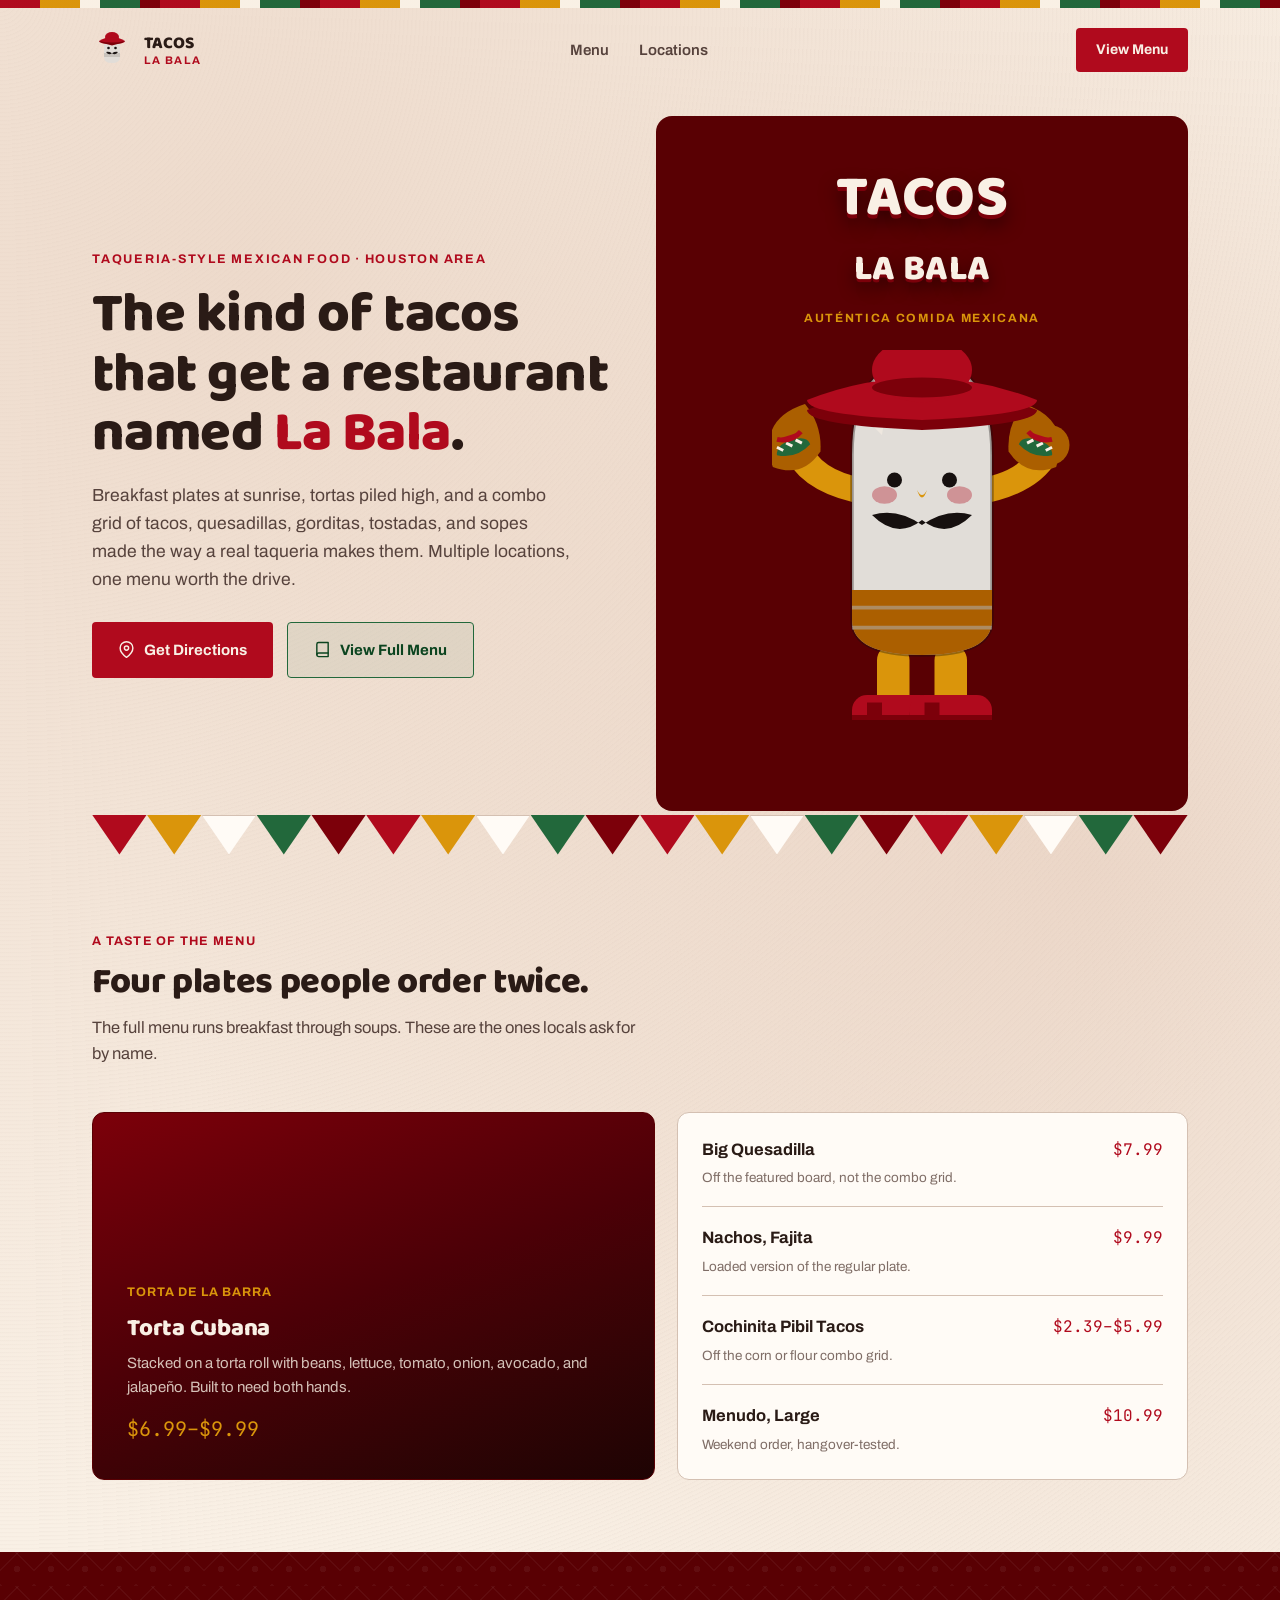
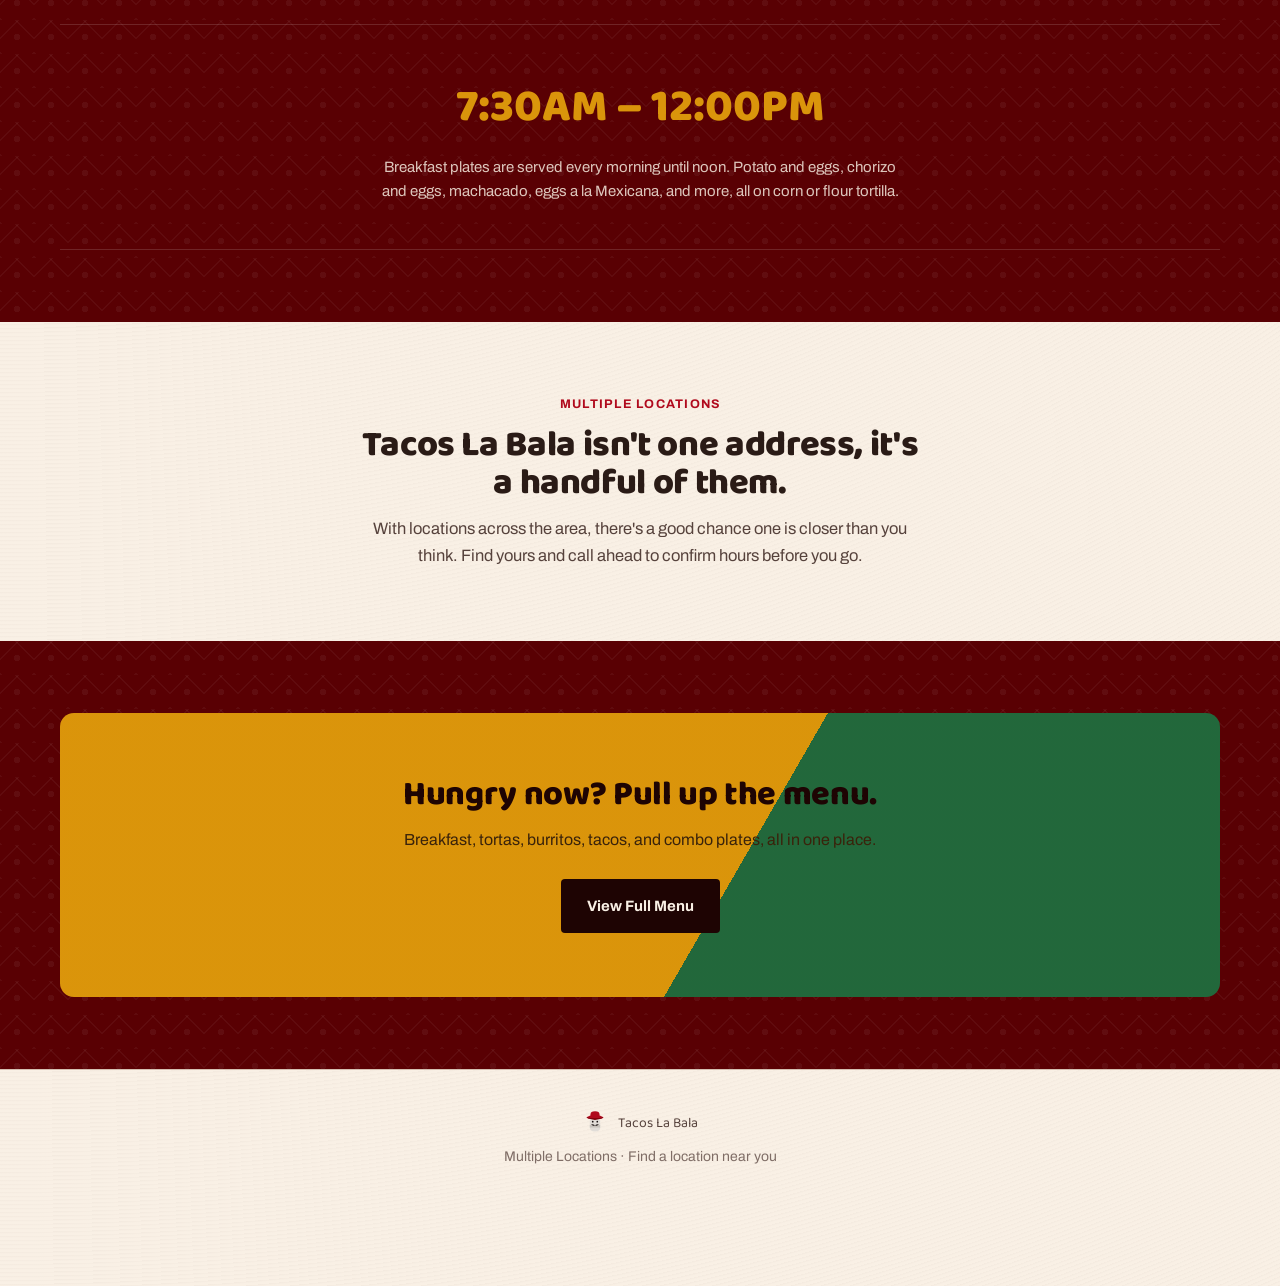
==== commit f741c45c: "Redesign v3: cream/terracotta premium palette, mobile-first hero, sticky Get Directions bar" ====
--- a/index.html
+++ b/index.html
@@ -9,7 +9,7 @@
 <link href="https://fonts.googleapis.com/css2?family=Baloo+2:wght@700;800&family=Archivo:wght@400;500;600;700&family=JetBrains+Mono:wght@500;600&display=swap" rel="stylesheet" media="print" onload="this.media='all'">
 <link rel="stylesheet" href="styles.css">
 </head>
-<body>
+<body class="has-mobile-bar">
 
 <div class="serape" aria-hidden="true"></div>
 
@@ -36,15 +36,21 @@
 
 <section class="hero">
   <div class="hero-copy">
-    <div class="hero-eyebrow">Taqueria-Style Mexican Food</div>
-    <h1>Tacos worth naming a restaurant <span class="accent">La Bala</span> after.</h1>
+    <div class="hero-eyebrow">Taqueria-Style Mexican Food · Houston Area</div>
+    <h1>The kind of tacos that get a restaurant named <span class="accent">La Bala</span>.</h1>
     <p class="sub">Breakfast plates at sunrise, tortas piled high, and a combo grid of tacos, quesadillas, gorditas, tostadas, and sopes made the way a real taqueria makes them. Multiple locations, one menu worth the drive.</p>
     <div class="hero-ctas">
-      <a href="menu.html" class="btn-primary">View Full Menu</a>
-      <a href="locations.html" class="btn-secondary">Find a Location Near You</a>
+      <a href="https://www.google.com/maps/search/Tacos+La+Bala" target="_blank" rel="noopener" class="btn-primary">
+        <svg viewBox="0 0 24 24" fill="none" stroke="currentColor" stroke-width="2" stroke-linecap="round" stroke-linejoin="round"><path d="M21 10c0 7-9 13-9 13s-9-6-9-13a9 9 0 0 1 18 0Z"/><circle cx="12" cy="10" r="3"/></svg>
+        Get Directions
+      </a>
+      <a href="menu.html" class="btn-secondary">
+        <svg viewBox="0 0 24 24" fill="none" stroke="currentColor" stroke-width="2" stroke-linecap="round" stroke-linejoin="round"><path d="M4 19.5A2.5 2.5 0 0 1 6.5 17H20"/><path d="M6.5 2H20v20H6.5A2.5 2.5 0 0 1 4 19.5v-15A2.5 2.5 0 0 1 6.5 2Z"/></svg>
+        View Full Menu
+      </a>
     </div>
   </div>
-  <div class="sign-panel talavera">
+  <div class="hero-visual talavera">
     <div class="channel-tacos">TACOS</div>
     <div class="channel-labala">LA BALA</div>
     <div class="channel-tagline">Auténtica Comida Mexicana</div>
@@ -55,6 +61,7 @@
       <g transform="translate(-4,18) rotate(-18 12 20)">
         <path class="taco-shell" d="M2 26 Q2 6 22 6 Q26 16 22 26 Q12 34 2 26 Z"/>
         <path class="taco-fill" d="M5 22 Q12 26 19 22 Q19 18 12 18 Q6 18 5 22 Z"/>
+        <path class="taco-fill3" d="M6 19 L8 21 M10 18.5 L12 20.5 M14 18.5 L16 20.5" stroke-width="1.2" stroke="var(--cream)" fill="none"/>
         <path class="taco-fill2" d="M7 16 Q12 19 17 16" stroke-width="2" stroke="var(--red)" fill="none"/>
       </g>
       <!-- right arm + taco -->
@@ -63,6 +70,7 @@
       <g transform="translate(94,18) rotate(18 12 20) scale(-1,1) translate(-24,0)">
         <path class="taco-shell" d="M2 26 Q2 6 22 6 Q26 16 22 26 Q12 34 2 26 Z"/>
         <path class="taco-fill" d="M5 22 Q12 26 19 22 Q19 18 12 18 Q6 18 5 22 Z"/>
+        <path class="taco-fill3" d="M6 19 L8 21 M10 18.5 L12 20.5 M14 18.5 L16 20.5" stroke-width="1.2" stroke="var(--cream)" fill="none"/>
         <path class="taco-fill2" d="M7 16 Q12 19 17 16" stroke-width="2" stroke="var(--red)" fill="none"/>
       </g>
       <!-- legs + boots -->
@@ -70,15 +78,20 @@
       <rect class="leg" x="65" y="118" width="13" height="26" rx="6"/>
       <path class="boot-shadow" d="M38 140 h21 a6 6 0 0 1 6 6 v2 h-33 v-2 a6 6 0 0 1 6 -6 z"/>
       <path class="boot" d="M38 138 h21 a6 6 0 0 1 6 6 v2 h-33 v-2 a6 6 0 0 1 6 -6 z"/>
+      <path class="boot-heel" d="M38 141 v5 h6 v-5 z"/>
       <path class="boot-shadow" d="M61 140 h21 a6 6 0 0 1 6 6 v2 h-33 v-2 a6 6 0 0 1 6 -6 z"/>
       <path class="boot" d="M61 138 h21 a6 6 0 0 1 6 6 v2 h-33 v-2 a6 6 0 0 1 6 -6 z"/>
+      <path class="boot-heel" d="M61 141 v5 h6 v-5 z"/>
       <!-- bullet body -->
       <path class="bullet-body" d="M32 42 Q32 4 60 4 Q88 4 88 42 L88 108 Q88 122 60 122 Q32 122 32 108 Z"/>
+      <path class="bullet-body bullet-outline" d="M32 42 Q32 4 60 4 Q88 4 88 42 L88 108 Q88 122 60 122 Q32 122 32 108 Z"/>
       <path class="bullet-shine" d="M40 30 Q42 12 58 8 Q46 16 44 34 Z"/>
       <path class="bullet-case" d="M32 96 L88 96 L88 108 Q88 122 60 122 Q32 122 32 108 Z"/>
       <line class="case-line" x1="32" y1="103" x2="88" y2="103"/>
       <line class="case-line" x1="32" y1="111" x2="88" y2="111"/>
       <!-- face -->
+      <ellipse class="cheek" cx="45" cy="58" rx="5" ry="3.5"/>
+      <ellipse class="cheek" cx="75" cy="58" rx="5" ry="3.5"/>
       <circle class="eyes" cx="49" cy="52" r="3"/>
       <circle class="eyes" cx="71" cy="52" r="3"/>
       <path class="nose" d="M58 56 Q60 62 62 56 Q60 60 58 56 Z"/>
@@ -167,7 +180,7 @@
   <div class="container cta-band">
     <h2>Hungry now? Pull up the menu.</h2>
     <p>Breakfast, tortas, burritos, tacos, and combo plates, all in one place.</p>
-    <a href="menu.html" class="btn-primary">View Full Menu</a>
+    <a href="menu.html" class="btn-primary" style="background:var(--red-shadow);">View Full Menu</a>
   </div>
 </section>
 
@@ -188,5 +201,16 @@
   Multiple Locations · Find a location near you
 </footer>
 
+<div class="mobile-bar" role="navigation" aria-label="Quick actions">
+  <a href="https://www.google.com/maps/search/Tacos+La+Bala" target="_blank" rel="noopener" class="mb-directions">
+    <svg viewBox="0 0 24 24" fill="none" stroke="currentColor" stroke-width="2" stroke-linecap="round" stroke-linejoin="round"><path d="M21 10c0 7-9 13-9 13s-9-6-9-13a9 9 0 0 1 18 0Z"/><circle cx="12" cy="10" r="3"/></svg>
+    Directions
+  </a>
+  <a href="menu.html" class="mb-menu">
+    <svg viewBox="0 0 24 24" fill="none" stroke="currentColor" stroke-width="2" stroke-linecap="round" stroke-linejoin="round"><path d="M4 19.5A2.5 2.5 0 0 1 6.5 17H20"/><path d="M6.5 2H20v20H6.5A2.5 2.5 0 0 1 4 19.5v-15A2.5 2.5 0 0 1 6.5 2Z"/></svg>
+    Menu
+  </a>
+</div>
+
 </body>
 </html>
--- a/styles.css
+++ b/styles.css
@@ -1,34 +1,45 @@
-/* Tacos La Bala — Design DNA (v2, corrected to real brand)
-   Mood: authentic taqueria — deep red talavera-tile storefront wall, bold white rounded
-   logotype, a bullet-shaped mascot in a red hat and boots (the name IS "the bullet").
-   Color: true taqueria red as the dominant canvas (not a dark charcoal backdrop), mustard
-   gold + cactus green as festive accents, warm charcoal reserved for contrast panels only.
-   Type: Baloo 2 (display, chunky rounded weight — matches the real hand-painted sign
-   lettering) + Archivo (body) + JetBrains Mono (tabular price numerals only).
-   Pattern: talavera diamond-lattice texture on red sections, echoing the real storefront wall.
-   Signature element: bullet mascot (hat + mustache + boots on a bullet-shaped body, arms out
-   holding tacos) + papel picado banner dividers.
+/* Tacos La Bala — Design DNA (v3, premium modern taqueria)
+   Mood: real Houston/Mexico taqueria that dressed up for a night out — cream canvas with a
+   whisper of terracotta grain, rich signage-red and cactus-green as the two loud colors,
+   everything else quiet. Cream base is a deliberate brief requirement (not a generic pick),
+   kept distinct from the "cream + serif" AI default by pairing it with the brand's own chunky
+   rounded signage type instead of a high-contrast serif.
+   Color: cream canvas, terracotta grain texture, signage red (--red) as primary accent,
+   cactus green as secondary accent, warm ink instead of pure black.
+   Type: Baloo 2 (display, chunky rounded — matches real hand-painted sign lettering, the one
+   piece of "branded" type this business actually owns) + Archivo (body, humanist grotesque) +
+   JetBrains Mono (tabular price numerals only).
+   Layout: mobile-first hero with two-tier CTA (View Menu + Get Directions), sticky bottom
+   mobile action bar pinned for Google-Maps-originated traffic (the brief's real functional ask).
+   Signature element: the sticky mobile "Get Directions" bar + oversized illustrated bullet
+   mascot as hero focal point, standing in for food photography we don't have real assets for.
 */
 
 :root {
-  --canvas: oklch(19% 0.025 35);
-  --canvas-alt: oklch(24% 0.03 35);
-  --panel: oklch(27% 0.033 35);
-  --ink: oklch(95% 0.015 85);
-  --ink-soft: oklch(78% 0.02 80);
-  --ink-faint: oklch(62% 0.02 75);
-  --red: oklch(52% 0.19 25);
-  --red-dark: oklch(38% 0.16 25);
-  --red-deep: oklch(30% 0.15 25);
-  --red-shadow: oklch(15% 0.02 35);
-  --mustard: oklch(76% 0.15 75);
-  --mustard-dark: oklch(60% 0.15 65);
-  --green: oklch(55% 0.13 148);
-  --green-dark: oklch(40% 0.1 148);
-  --cream: oklch(95% 0.02 85);
-  --silver: oklch(88% 0.01 80);
-  --silver-shadow: oklch(72% 0.015 80);
-  --line: oklch(36% 0.03 40);
+  --cream: oklch(96% 0.018 75);
+  --cream-deep: oklch(92% 0.025 65);
+  --clay: oklch(85% 0.045 55);
+  --panel: oklch(99% 0.008 75);
+  --ink: oklch(24% 0.025 40);
+  --ink-soft: oklch(40% 0.03 40);
+  --ink-faint: oklch(55% 0.025 45);
+
+  --red: oklch(48% 0.19 25);
+  --red-dark: oklch(36% 0.16 24);
+  --red-deep: oklch(28% 0.13 24);
+  --red-shadow: oklch(16% 0.05 25);
+
+  --green: oklch(46% 0.1 152);
+  --green-dark: oklch(34% 0.085 150);
+
+  --mustard: oklch(72% 0.15 75);
+  --mustard-dark: oklch(56% 0.14 65);
+
+  --silver: oklch(90% 0.008 80);
+  --silver-shadow: oklch(74% 0.012 80);
+
+  --line: oklch(82% 0.03 55);
+  --line-on-dark: oklch(100% 0 0 / 0.14);
 }
 
 * { box-sizing: border-box; margin: 0; padding: 0; }
@@ -38,25 +49,29 @@
 body {
   font-family: 'Archivo', sans-serif;
   background:
-    radial-gradient(circle at 1px 1px, oklch(30% 0.03 35 / 0.5) 1.4px, transparent 1.4px) 0 0/26px 26px,
-    var(--canvas);
+    radial-gradient(circle at 20% 10%, oklch(85% 0.04 55 / 0.55) 0%, transparent 45%),
+    radial-gradient(circle at 85% 30%, oklch(80% 0.05 50 / 0.4) 0%, transparent 40%),
+    repeating-radial-gradient(circle at 0 0, oklch(60% 0.03 45 / 0.05) 0, transparent 2px, transparent 4px),
+    var(--cream);
   color: var(--ink);
   line-height: 1.6;
-}
-
-/* ---- Talavera diamond-lattice texture, for red sections ---- */
+  padding-bottom: 0;
+}
+body.has-mobile-bar { padding-bottom: 78px; }
+
+/* ---- Talavera diamond-lattice texture, for red/dark panels ---- */
 .talavera {
   background-color: var(--red-deep);
   background-image:
-    repeating-linear-gradient(45deg, oklch(100% 0 0 / 0.05) 0 1.5px, transparent 1.5px 34px),
-    repeating-linear-gradient(-45deg, oklch(100% 0 0 / 0.05) 0 1.5px, transparent 1.5px 34px),
-    radial-gradient(circle at 50% 50%, oklch(100% 0 0 / 0.06) 3px, transparent 3.5px);
+    repeating-linear-gradient(45deg, oklch(100% 0 0 / 0.055) 0 1.5px, transparent 1.5px 34px),
+    repeating-linear-gradient(-45deg, oklch(100% 0 0 / 0.055) 0 1.5px, transparent 1.5px 34px),
+    radial-gradient(circle at 50% 50%, oklch(100% 0 0 / 0.07) 3px, transparent 3.5px);
   background-size: 34px 34px, 34px 34px, 34px 34px;
 }
 
 /* ---- Serape stripe band: reused top-of-nav and above footer ---- */
 .serape {
-  height: 9px;
+  height: 8px;
   width: 100%;
   background: repeating-linear-gradient(
     90deg,
@@ -73,10 +88,11 @@
   font-weight: 800;
   letter-spacing: -0.01em;
   color: var(--ink);
-  line-height: 1.08;
+  line-height: 1.06;
 }
 
 a { color: inherit; text-decoration: none; }
+a:focus-visible, button:focus-visible { outline: 3px solid var(--green); outline-offset: 2px; }
 
 .mono { font-family: 'JetBrains Mono', monospace; font-variant-numeric: tabular-nums; }
 
@@ -87,7 +103,7 @@
   display: flex;
   justify-content: space-between;
   align-items: center;
-  padding: 22px 32px;
+  padding: 20px 32px;
   max-width: 1160px;
   margin: 0 auto;
   gap: 20px;
@@ -96,17 +112,17 @@
 .nav-brand { display: flex; align-items: center; gap: 12px; }
 .nav-brand .badge { width: 40px; height: 40px; flex-shrink: 0; }
 .nav-brand-text { font-family: 'Baloo 2', sans-serif; font-weight: 800; font-size: 17px; line-height: 1.15; color: var(--ink); }
-.nav-brand-text span { display: block; color: var(--mustard); font-size: 11px; letter-spacing: 0.12em; font-family: 'Archivo', sans-serif; font-weight: 700; }
+.nav-brand-text span { display: block; color: var(--red); font-size: 11px; letter-spacing: 0.12em; font-family: 'Archivo', sans-serif; font-weight: 700; }
 
 .nav-links { display: flex; gap: 30px; font-size: 15px; }
 .nav-links a { color: var(--ink-soft); transition: color 0.2s ease-out; font-weight: 600; }
-.nav-links a:hover { color: var(--mustard); }
+.nav-links a:hover { color: var(--red); }
 
 .nav-cta {
   background: var(--red);
-  color: var(--ink) !important;
+  color: var(--cream) !important;
   padding: 11px 20px;
-  border-radius: 3px;
+  border-radius: 4px;
   font-size: 14px;
   font-weight: 700;
   transition: background 0.2s ease-out, transform 0.2s ease-out;
@@ -114,14 +130,14 @@
 }
 .nav-cta:hover { background: var(--red-dark); transform: translateY(-1px); }
 
-/* ---- Hero: asymmetric 70/30, channel sign bleeds off the right ---- */
+/* ---- Hero: mobile-first stack, illustrated mascot as focal visual ---- */
 .hero {
   max-width: 1160px;
-  margin: 12px auto 0;
-  padding: 28px 32px 0;
+  margin: 4px auto 0;
+  padding: 20px 32px 0;
   display: grid;
-  grid-template-columns: 1.35fr 1fr;
-  gap: 24px;
+  grid-template-columns: 1fr 1fr;
+  gap: 32px;
   align-items: center;
 }
 
@@ -130,13 +146,13 @@
   letter-spacing: 0.14em;
   font-size: 12.5px;
   font-weight: 700;
-  color: var(--mustard);
+  color: var(--red);
+  margin-bottom: 16px;
+}
+
+.hero-copy h1 {
+  font-size: clamp(36px, 6vw, 56px);
   margin-bottom: 18px;
-}
-
-.hero-copy h1 {
-  font-size: clamp(34px, 5vw, 54px);
-  margin-bottom: 20px;
 }
 .hero-copy h1 .accent { color: var(--red); }
 
@@ -144,41 +160,46 @@
   font-size: 17.5px;
   color: var(--ink-soft);
   max-width: 480px;
-  margin-bottom: 30px;
+  margin-bottom: 28px;
 }
 
 .hero-ctas { display: flex; gap: 14px; flex-wrap: wrap; }
 
 .btn-primary {
   background: var(--red);
-  color: var(--ink);
-  padding: 14px 26px;
-  border-radius: 3px;
+  color: var(--cream);
+  padding: 15px 26px;
+  border-radius: 4px;
   font-weight: 700;
   font-size: 15px;
-  display: inline-block;
+  display: inline-flex;
+  align-items: center;
+  gap: 9px;
   transition: background 0.2s ease-out, transform 0.2s ease-out;
 }
 .btn-primary:hover { background: var(--red-dark); transform: translateY(-1px); }
 
 .btn-secondary {
-  border: 1.5px solid var(--line);
-  padding: 14px 26px;
-  border-radius: 3px;
+  border: 1.5px solid var(--green);
+  background: oklch(46% 0.1 152 / 0.07);
+  padding: 15px 26px;
+  border-radius: 4px;
   font-weight: 700;
   font-size: 15px;
-  color: var(--ink);
-  display: inline-block;
-  transition: border-color 0.2s ease-out, color 0.2s ease-out;
-}
-.btn-secondary:hover { border-color: var(--mustard); color: var(--mustard); }
-
-/* ---- Channel sign panel (right side of hero) ---- */
-.sign-panel {
+  color: var(--green-dark);
+  display: inline-flex;
+  align-items: center;
+  gap: 9px;
+  transition: background 0.2s ease-out, transform 0.2s ease-out;
+}
+.btn-secondary:hover { background: oklch(46% 0.1 152 / 0.14); transform: translateY(-1px); }
+.btn-secondary svg, .btn-primary svg { width: 17px; height: 17px; flex-shrink: 0; }
+
+/* ---- Hero visual: oversized illustrated panel (stands in for food photography) ---- */
+.hero-visual {
   background: var(--red-deep);
-  border: 1px solid var(--line);
-  border-radius: 10px;
-  padding: 34px 20px 26px;
+  border-radius: 16px;
+  padding: 36px 20px 28px;
   text-align: center;
   position: relative;
   overflow: hidden;
@@ -215,9 +236,8 @@
   position: relative;
   z-index: 1;
 }
-.sign-mascot { width: 92px; height: 92px; margin: 18px auto 0; position: relative; z-index: 1; }
-
-.hero-mascot { width: 190px; height: 230px; margin: 18px auto 0; position: relative; z-index: 1; }
+
+.hero-mascot { width: 100%; max-width: 300px; height: auto; margin: 22px auto 0; position: relative; z-index: 1; }
 
 /* ---- Mascot badge (reused in nav/footer): mini bullet head ---- */
 .badge .bg { fill: none; }
@@ -230,7 +250,8 @@
 
 /* ---- Hero mascot: the bullet character — hat, mustache, boots, arms out with tacos ---- */
 .hero-mascot .bullet-body { fill: var(--silver); }
-.hero-mascot .bullet-shine { fill: var(--cream); opacity: 0.5; }
+.hero-mascot .bullet-outline { fill: none; stroke: oklch(18% 0.01 35 / 0.35); stroke-width: 1.4; }
+.hero-mascot .bullet-shine { fill: var(--cream); opacity: 0.55; }
 .hero-mascot .bullet-case { fill: var(--mustard-dark); }
 .hero-mascot .case-line { stroke: var(--silver-shadow); stroke-width: 1.5; opacity: 0.6; }
 .hero-mascot .hat { fill: var(--red); }
@@ -238,28 +259,31 @@
 .hero-mascot .hat-band { fill: var(--red-dark); }
 .hero-mascot .stache { fill: oklch(18% 0.01 35); }
 .hero-mascot .eyes { fill: oklch(18% 0.01 35); }
+.hero-mascot .cheek { fill: var(--red); opacity: 0.35; }
 .hero-mascot .nose { fill: var(--mustard); }
 .hero-mascot .arm { fill: var(--mustard); }
-.hero-mascot .hand { fill: var(--mustard); }
+.hero-mascot .hand { fill: var(--mustard-dark); }
 .hero-mascot .leg { fill: var(--mustard); }
 .hero-mascot .boot { fill: var(--red); }
 .hero-mascot .boot-shadow { fill: var(--red-dark); }
+.hero-mascot .boot-heel { fill: var(--red-dark); }
 .hero-mascot .taco-shell { fill: var(--mustard-dark); }
 .hero-mascot .taco-fill { fill: var(--green); }
 .hero-mascot .taco-fill2 { fill: var(--red); }
+.hero-mascot .taco-fill3 { fill: var(--cream); }
 
 /* ---- Signature element: papel picado banner ---- */
 .picado {
   display: flex;
   width: 100%;
   overflow: hidden;
-  height: 42px;
-  margin: 8px 0;
+  height: 40px;
+  margin: 4px 0;
 }
 .picado .flag {
   flex: 1 0 auto;
   width: 42px;
-  height: 42px;
+  height: 40px;
   clip-path: polygon(0 0, 100% 0, 50% 100%);
   -webkit-mask-image:
     radial-gradient(circle 3.5px at 50% 24%, transparent 3px, black 3.5px),
@@ -274,22 +298,30 @@
 }
 .picado .flag:nth-child(5n+1) { background: var(--red); }
 .picado .flag:nth-child(5n+2) { background: var(--mustard); }
-.picado .flag:nth-child(5n+3) { background: var(--cream); }
+.picado .flag:nth-child(5n+3) { background: var(--panel); border: 1px solid var(--line); }
 .picado .flag:nth-child(5n+4) { background: var(--green); }
 .picado .flag:nth-child(5n+5) { background: var(--red-dark); }
 
 /* ---- Sections ---- */
-section { padding: 76px 0; }
-.section-alt { background-color: var(--red-deep); background-image: repeating-linear-gradient(45deg, oklch(100% 0 0 / 0.045) 0 1.5px, transparent 1.5px 34px), repeating-linear-gradient(-45deg, oklch(100% 0 0 / 0.045) 0 1.5px, transparent 1.5px 34px), radial-gradient(circle at 50% 50%, oklch(100% 0 0 / 0.05) 3px, transparent 3.5px); background-size: 34px 34px, 34px 34px, 34px 34px; }
-.section-alt .section-label { color: var(--cream); }
-.section-alt .section-head p, .section-alt .info-band p { color: oklch(90% 0.03 60 / 0.85); }
-.section-panel { background: var(--panel); }
+section { padding: 72px 0; }
+.section-alt {
+  background-color: var(--red-deep);
+  background-image:
+    repeating-linear-gradient(45deg, oklch(100% 0 0 / 0.045) 0 1.5px, transparent 1.5px 34px),
+    repeating-linear-gradient(-45deg, oklch(100% 0 0 / 0.045) 0 1.5px, transparent 1.5px 34px),
+    radial-gradient(circle at 50% 50%, oklch(100% 0 0 / 0.05) 3px, transparent 3.5px);
+  background-size: 34px 34px, 34px 34px, 34px 34px;
+}
+.section-alt .section-label { color: var(--mustard); }
+.section-alt h2 { color: var(--cream); }
+.section-alt .section-head p, .section-alt .info-band p { color: oklch(94% 0.02 70 / 0.85); }
+.section-panel { background: var(--panel); border: 1px solid var(--line); }
 
 .section-label {
   text-transform: uppercase;
   letter-spacing: 0.1em;
   font-size: 12.5px;
-  color: var(--mustard);
+  color: var(--red);
   font-weight: 700;
   margin-bottom: 12px;
 }
@@ -306,20 +338,28 @@
 }
 .plate-featured {
   background: linear-gradient(160deg, var(--red-dark), var(--red-shadow));
-  border-radius: 10px;
+  border-radius: 12px;
   padding: 34px;
   display: flex;
   flex-direction: column;
   justify-content: flex-end;
   min-height: 320px;
+  border: 1px solid var(--red-deep);
+}
+.plate-featured .tag { color: var(--mustard); font-size: 12.5px; font-weight: 700; letter-spacing: 0.08em; text-transform: uppercase; margin-bottom: 14px; display: block; }
+.plate-featured h3 { font-size: 24px; margin-bottom: 10px; color: var(--cream); }
+.plate-featured p { color: oklch(92% 0.02 70 / 0.85); font-size: 15px; }
+.plate-featured .price { color: var(--mustard); font-size: 20px; margin-top: 14px; }
+
+.plates-list {
+  display: flex;
+  flex-direction: column;
+  gap: 0;
+  background: var(--panel);
   border: 1px solid var(--line);
-}
-.plate-featured .tag { color: var(--mustard); font-size: 12.5px; font-weight: 700; letter-spacing: 0.08em; text-transform: uppercase; margin-bottom: 14px; display: block; }
-.plate-featured h3 { font-size: 24px; margin-bottom: 10px; }
-.plate-featured p { color: var(--ink-soft); font-size: 15px; }
-.plate-featured .price { color: var(--mustard); font-size: 20px; margin-top: 14px; }
-
-.plates-list { display: flex; flex-direction: column; gap: 0; }
+  border-radius: 12px;
+  padding: 6px 24px;
+}
 .plate-row {
   display: flex;
   justify-content: space-between;
@@ -328,15 +368,15 @@
   padding: 18px 0;
   border-top: 1px solid var(--line);
 }
-.plate-row:last-child { border-bottom: 1px solid var(--line); }
+.plate-row:first-child { border-top: none; }
 .plate-row h4 { font-family: 'Archivo', sans-serif; font-weight: 700; font-size: 16.5px; color: var(--ink); }
 .plate-row p { font-size: 13.5px; color: var(--ink-faint); margin-top: 4px; }
-.plate-row .price { color: var(--mustard); font-size: 16px; white-space: nowrap; }
+.plate-row .price { color: var(--red); font-size: 16px; white-space: nowrap; }
 
 /* ---- Info band (breakfast hours / locations) ---- */
 .info-band {
-  border-top: 1px solid var(--line);
-  border-bottom: 1px solid var(--line);
+  border-top: 1px solid var(--line-on-dark);
+  border-bottom: 1px solid var(--line-on-dark);
   padding: 46px 0;
   text-align: center;
 }
@@ -346,19 +386,19 @@
   color: var(--mustard);
   margin-bottom: 10px;
 }
-.info-band p { color: var(--ink-soft); font-size: 15px; max-width: 520px; margin: 0 auto; }
+.info-band p { color: oklch(94% 0.02 70 / 0.85); font-size: 15px; max-width: 520px; margin: 0 auto; }
 
 /* ---- CTA band ---- */
 .cta-band {
-  background: linear-gradient(120deg, var(--mustard) 0%, var(--mustard) 60%, var(--green) 60%, var(--green) 100%);
+  background: linear-gradient(120deg, var(--mustard) 0%, var(--mustard) 58%, var(--green) 58%, var(--green) 100%);
   color: var(--red-shadow);
   text-align: center;
-  padding: 68px 32px;
-  border-radius: 10px;
+  padding: 64px 32px;
+  border-radius: 14px;
 }
 .cta-band h2 { color: var(--red-shadow); font-size: clamp(24px, 3.4vw, 34px); margin-bottom: 14px; }
-.cta-band p { color: oklch(30% 0.05 65); margin-bottom: 26px; font-size: 16px; }
-.cta-band .btn-primary { background: var(--red-shadow); color: var(--ink); }
+.cta-band p { color: oklch(28% 0.05 65); margin-bottom: 26px; font-size: 16px; }
+.cta-band .btn-primary { background: var(--red-shadow); color: var(--cream); }
 .cta-band .btn-primary:hover { background: oklch(10% 0.01 35); }
 
 /* ---- Footer ---- */
@@ -373,9 +413,36 @@
 footer .foot-brand .badge { width: 26px; height: 26px; }
 footer .foot-brand span { font-family: 'Baloo 2', sans-serif; font-size: 14px; color: var(--ink-soft); }
 
+/* ---- Sticky mobile action bar: the real answer to "most visitors come from Google Maps" ---- */
+.mobile-bar {
+  display: none;
+  position: fixed;
+  left: 0; right: 0; bottom: 0;
+  z-index: 40;
+  background: var(--panel);
+  border-top: 1px solid var(--line);
+  padding: 10px 14px calc(10px + env(safe-area-inset-bottom));
+  gap: 10px;
+  box-shadow: 0 -6px 18px rgba(0,0,0,0.12);
+}
+.mobile-bar a {
+  flex: 1;
+  display: flex;
+  align-items: center;
+  justify-content: center;
+  gap: 8px;
+  padding: 13px 10px;
+  border-radius: 8px;
+  font-weight: 700;
+  font-size: 14.5px;
+}
+.mobile-bar svg { width: 18px; height: 18px; flex-shrink: 0; }
+.mobile-bar .mb-directions { background: var(--red); color: var(--cream); }
+.mobile-bar .mb-menu { background: oklch(46% 0.1 152 / 0.12); color: var(--green-dark); border: 1.5px solid var(--green); }
+
 /* ---- Inner page header ---- */
 .page-header {
-  padding: 52px 32px 34px;
+  padding: 48px 32px 30px;
   max-width: 820px;
   margin: 0 auto;
 }
@@ -411,7 +478,7 @@
   margin-left: -20px;
   padding-left: 18px;
 }
-.menu-rail a:hover { color: var(--mustard); border-color: var(--mustard); }
+.menu-rail a:hover { color: var(--red); border-color: var(--red); }
 
 .menu-section { margin-bottom: 56px; scroll-margin-top: 24px; }
 .menu-section-head { margin-bottom: 22px; }
@@ -429,7 +496,7 @@
 }
 .menu-item .name { font-size: 15px; color: var(--ink); }
 .menu-item .name small { display: block; color: var(--ink-faint); font-size: 12.5px; margin-top: 2px; }
-.menu-item .price { color: var(--mustard); font-size: 14.5px; white-space: nowrap; }
+.menu-item .price { color: var(--red); font-size: 14.5px; white-space: nowrap; }
 
 .combo-table { width: 100%; border-collapse: collapse; margin-top: 8px; }
 .combo-table th {
@@ -437,7 +504,7 @@
   font-size: 12.5px;
   text-transform: uppercase;
   letter-spacing: 0.06em;
-  color: var(--mustard);
+  color: var(--red);
   padding: 10px 12px;
   border-bottom: 1px solid var(--line);
 }
@@ -448,11 +515,12 @@
   color: var(--ink-soft);
 }
 .combo-table td:first-child { color: var(--ink); font-weight: 600; }
-.combo-table td.price { color: var(--mustard); }
+.combo-table td.price { color: var(--red); }
 
 .featured-note {
   background: var(--panel);
-  border-radius: 8px;
+  border: 1px solid var(--line);
+  border-radius: 10px;
   padding: 20px 24px;
   font-size: 14.5px;
   color: var(--ink-soft);
@@ -469,17 +537,17 @@
   padding: 0 32px;
 }
 .location-card {
-  border: 1px solid var(--line);
-  border-radius: 8px;
+  border: 1px solid var(--line-on-dark);
+  border-radius: 10px;
   padding: 30px;
-  background: var(--panel);
-}
-.location-card h3 { font-size: 19px; margin-bottom: 10px; }
-.location-card p { color: var(--ink-soft); font-size: 15px; }
+  background: oklch(100% 0 0 / 0.06);
+}
+.location-card h3 { font-size: 19px; margin-bottom: 10px; color: var(--cream); }
+.location-card p { color: oklch(94% 0.02 70 / 0.85); font-size: 15px; }
 
 @media (max-width: 860px) {
   .hero { grid-template-columns: 1fr; }
-  .sign-panel { order: -1; }
+  .hero-visual { order: -1; }
   .plates-layout, .locations-grid { grid-template-columns: 1fr; }
   .menu-layout { grid-template-columns: 1fr; }
   .menu-rail {
@@ -495,4 +563,6 @@
   .menu-rail a { margin-left: 0; padding-left: 0; padding-right: 14px; border-left: none; }
   .menu-grid { grid-template-columns: 1fr; }
   .nav-links { display: none; }
-}
+  .nav-cta { display: none; }
+  .mobile-bar { display: flex; }
+}
